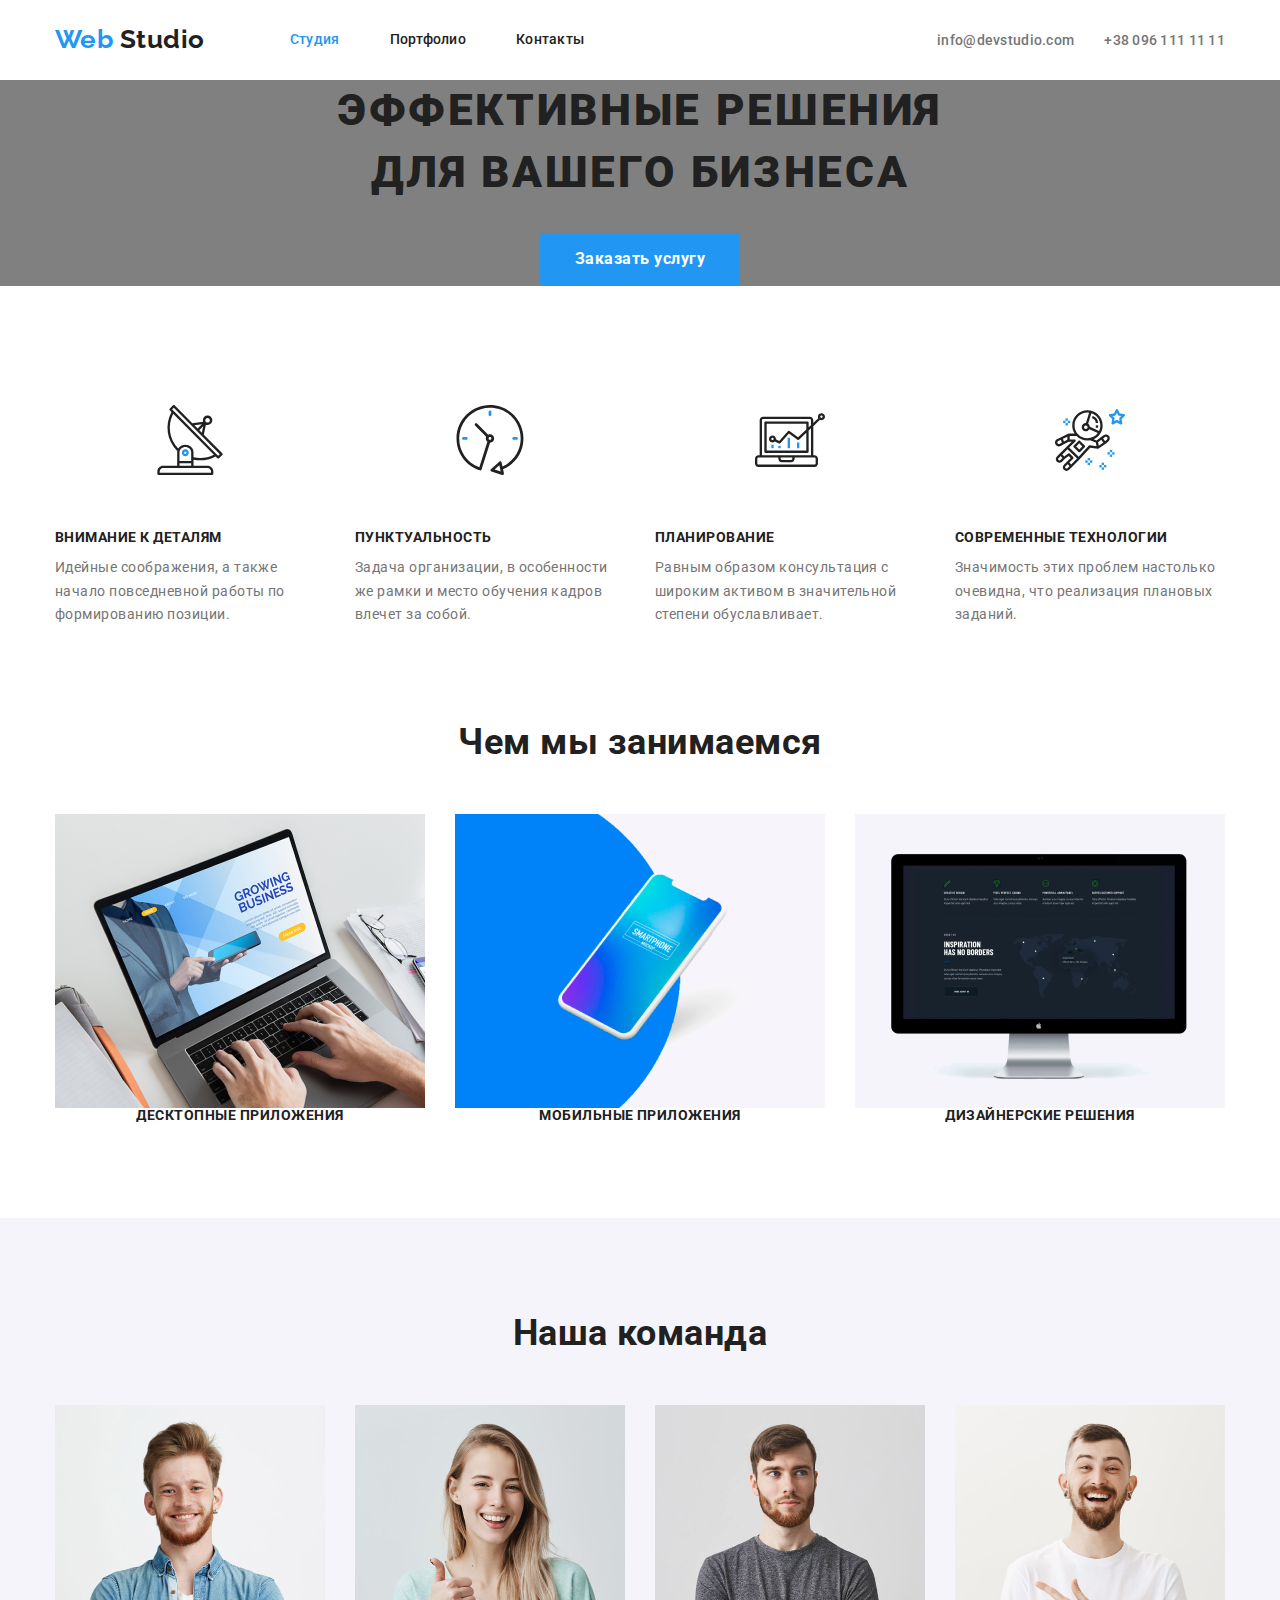
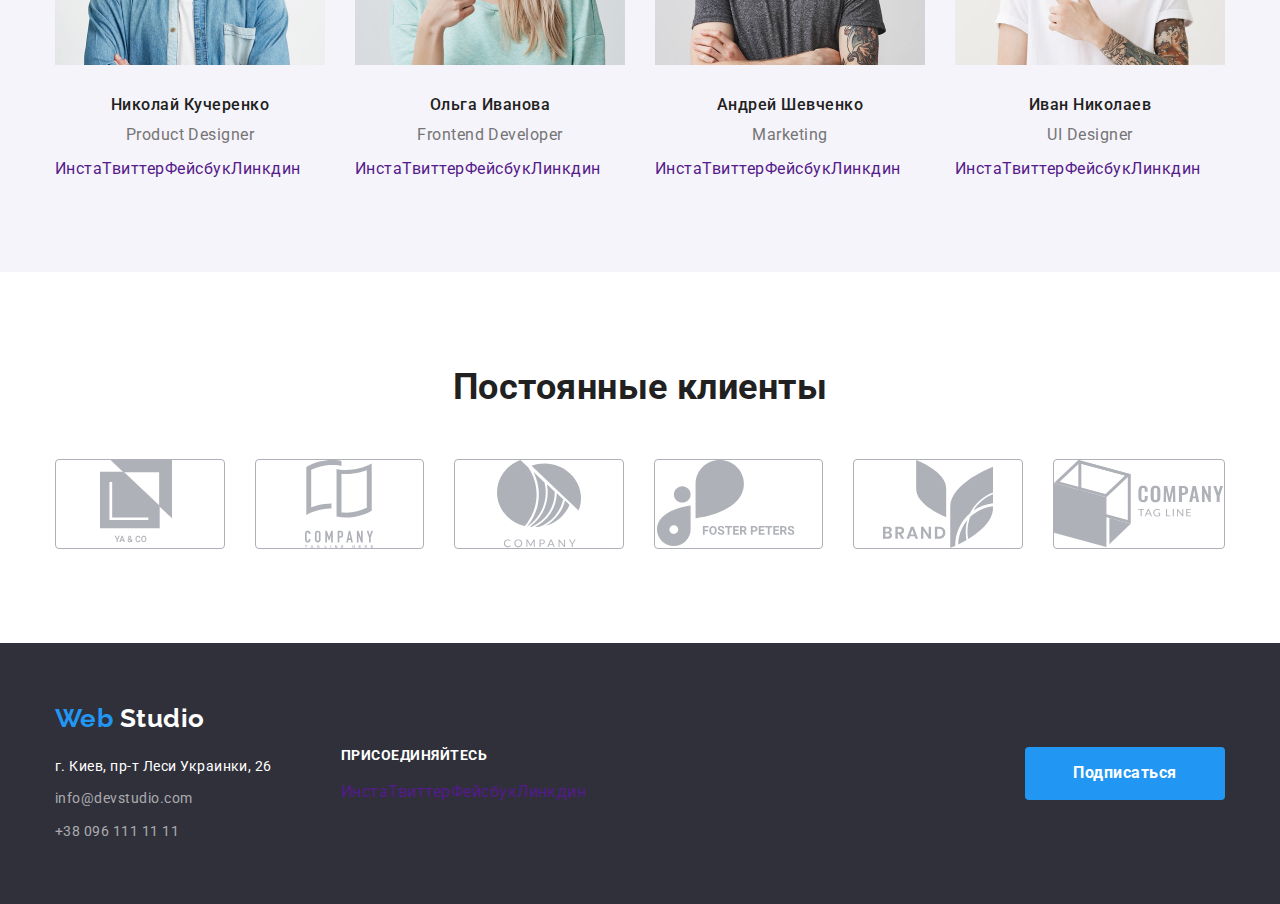
==== index.html @ 68124c0c "clonning files" ====
<!DOCTYPE html>
<html lang="ru">
  <head>
    <meta charset="UTF-8" />
    <meta name="viewport" content="width=device-width, initial-scale=1.0" />
    <title>Document</title>
    <link
      href="https://fonts.googleapis.com/css2?family=Raleway:wght@700&family=Roboto:wght@400;500;700;900&display=swap"
      rel="stylesheet"
    />
    <link
      rel="stylesheet"
      href="https://cdnjs.cloudflare.com/ajax/libs/modern-normalize/0.7.0/modern-normalize.min.css"
    />
    <link rel="stylesheet" href="./css/styles.css" />
  </head>
  <body class="page">
    <!--Шапка сайт-->
    <header class="header">
      <div class="container">
        <div class="flex-container">
          <nav class="flexbox-nav">
            <a href="./index.html" class="logo head">
              <span class="logo-blue">Web</span>
              <span class="logo-black">Studio</span>
            </a>
            <ul class="site-nav list">
              <li class="item">
                <a href="" class="link current">Студия</a>
              </li>
              <li class="item">
                <a href="./portfolio.html" class="link">Портфолио</a>
              </li>
              <li class="item">
                <a href="" class="link">Контакты</a>
              </li>
            </ul>
          </nav>
          <ul class="contact-nav list">
            <li class="item">
              <a href="mailto:info@devstudio.com" class="link"
                >info@devstudio.com</a
              >
            </li>
            <li class="item">
              <a href="tel:+380961111111" class="link">+38 096 111 11 11</a>
            </li>
          </ul>
        </div>
      </div>
    </header>
    <main>
      <!--Герой-->
      <section class="hero">
        <div>
          <h1 class="hero-title">
            Эффективные решения <br />
            для вашего бизнеса
          </h1>
          <a href="" class="button">Заказать услугу</a>
        </div>
      </section>
      <!--Наши фишки-->
      <section class="section fishki">
        <div class="container">
          <h2 class="section-title visually-hidden">Наши фишки</h2>
          <ul class="list-benefits list">
            <li class="item flex">
              <a href="" class="benefits-link">
                <img
                  src="./img-main/antenna1.svg"
                  alt="антена"
                  class="benefits-img"
                />
              </a>
              <h3 class="benefits-title">Внимание к деталям</h3>
              <p class="benefits-text">
                Идейные соображения, а также начало повседневной работы по
                формированию позиции.
              </p>
            </li>
            <li class="item flex">
              <a href="" class="benefits-link">
                <img
                  src="./img-main/clock1.svg"
                  alt="часы"
                  class="benefits-img"
                />
              </a>
              <h3 class="benefits-title">Пунктуальность</h3>
              <p class="benefits-text">
                Задача организации, в особенности же рамки и место обучения
                кадров влечет за собой.
              </p>
            </li>
            <li class="item flex">
              <a href="" class="benefits-link">
                <img
                  src="./img-main/diagram1.svg"
                  alt="диаграмма"
                  class="benefits-img"
                />
              </a>
              <h3 class="benefits-title">Планирование</h3>
              <p class="benefits-text">
                Равным образом консультация с широким активом в значительной
                степени обуславливает.
              </p>
            </li>
            <li class="item flex">
              <a href="" class="benefits-link">
                <img
                  src="./img-main/astronaut1.svg"
                  alt="астронавт"
                  class="benefits-img"
                />
              </a>
              <h3 class="benefits-title">Современные технологии</h3>
              <p class="benefits-text">
                Значимость этих проблем настолько очевидна, что реализация
                плановых заданий.
              </p>
            </li>
          </ul>
        </div>
      </section>
      <!--Чем мы занимаемся-->
      <section class="section">
        <div class="container">
          <h2 class="section-title">Чем мы занимаемся</h2>
          <ul class="job-title list flex">
            <li class="job-item flex">
              <a href="">
                <img src="./img-main/Laptop.png" alt="компьтер" width="370" />
              </a>
              <h3>Десктопные приложения</h3>
            </li>
            <li class="job-item flex">
              <a href="">
                <img src="./img-main/mobile.png" alt="мобильный" width="370" />
              </a>
              <h3>Мобильные приложения</h3>
            </li>
            <li class="job-item flex">
              <a href="">
                <img src="./img-main/PC.png" alt="монитор" width="370" />
              </a>
              <h3>Дизайнерские решения</h3>
            </li>
          </ul>
        </div>
      </section>
      <!--Наша команда-->
      <section class="section bg">
        <div class="container">
          <h2 class="section-title">Наша команда</h2>
          <ul class="our-team list flex">
            <li class="item flex">
              <img src="./img-main/kolya.jpg" alt="фото" width="270" />
              <div class="team-container">
                <h3>Николай Кучеренко</h3>
                <p lang="eu" class="team-text">Product Designer</p>
                <ul class="social-link list">
                  <li><a href="" aria-label="Instagram">Инста</a></li>
                  <li><a href="" aria-label="Twitter">Твиттер</a></li>
                  <li><a href="" aria-label="Facebook">Фейсбук</a></li>
                  <li><a href="" aria-label="Linkedin">Линкдин</a></li>
                </ul>
              </div>
            </li>

            <li class="item flex">
              <img src="./img-main/olga.jpg" alt="фото" width="270" />
              <div class="team-container">
                <h3>Ольга Иванова</h3>
                <p lang="eu" class="team-text">Frontend Developer</p>
                <ul class="social-link list">
                  <li><a href="" aria-label="Instagram">Инста</a></li>
                  <li><a href="" aria-label="Twitter">Твиттер</a></li>
                  <li><a href="" aria-label="Facebook">Фейсбук</a></li>
                  <li><a href="" aria-label="Linkedin">Линкдин</a></li>
                </ul>
              </div>
            </li>
            <li class="item flex">
              <img src="./img-main/andre.jpg" alt="фото" width="270" />
              <div class="team-container">
                <h3>Андрей Шевченко</h3>
                <p lang="eu" class="team-text">Marketing</p>
                <ul class="social-link list">
                  <li><a href="" aria-label="Instagram">Инста</a></li>
                  <li><a href="" aria-label="Twitter">Твиттер</a></li>
                  <li><a href="" aria-label="Facebook">Фейсбук</a></li>
                  <li><a href="" aria-label="Linkedin">Линкдин</a></li>
                </ul>
              </div>
            </li>
            <li class="item flex">
              <img src="./img-main/ivan.jpg" alt="фото" width="270" />
              <div class="team-container">
                <h3>Иван Николаев</h3>
                <p lang="eu" class="team-text">UI Designer</p>
                <ul class="social-link list">
                  <li><a href="" aria-label="Instagram">Инста</a></li>
                  <li><a href="" aria-label="Twitter">Твиттер</a></li>
                  <li><a href="" aria-label="Facebook">Фейсбук</a></li>
                  <li><a href="" aria-label="Linkedin">Линкдин</a></li>
                </ul>
              </div>
            </li>
          </ul>
        </div>
      </section>
      <!--Постоянные клиенты-->
      <section class="section">
        <div class="container">
          <h2 class="section-title">Постоянные клиенты</h2>
          <ul class="clients list flexbox">
            <li class="clients-item">
              <a href="" class="clients-link">
                <img
                  src="./img-main/logo1.svg"
                  alt="лого компании"
                  class="clients-img"
                />
              </a>
            </li>
            <li class="clients-item">
              <a href="" class="clients-link">
                <img
                  src="./img-main/logo2.svg"
                  alt="лого компании"
                  class="clients-img"
                />
              </a>
            </li>
            <li class="clients-item">
              <a href="" class="clients-link">
                <img
                  src="./img-main/logo3.svg"
                  alt="лого компании"
                  class="clients-img"
                />
              </a>
            </li>
            <li class="clients-item">
              <a href="" class="clients-link">
                <img
                  src="./img-main/logo4.svg"
                  alt="лого компании"
                  class="clients-img"
                />
              </a>
            </li>
            <li class="clients-item">
              <a href="" class="clients-link">
                <img
                  src="./img-main/logo5.svg"
                  alt="лого компании"
                  class="clients-img"
                />
              </a>
            </li>
            <li class="clients-item">
              <a href="" class="clients-link">
                <img
                  src="./img-main/logo6.svg"
                  alt="лого компании"
                  class="clients-img"
                />
              </a>
            </li>
          </ul>
        </div>
      </section>
    </main>
    <!--Футер-->
    <footer class="foot-style">
      <div class="container footer-flex">
        <div class="adress foot-item">
          <a href="./index.html" class="logo footer">
            <span class="logo-blue">Web</span>
            <span class="logo-white">Studio</span>
          </a>
          <address>
            <ul class="list contacts">
              <li class="adr">г. Киев, пр-т Леси Украинки, 26</li>
              <li>
                <a href="mailto:info@devstudio.com" class="link"
                  >info@devstudio.com</a
                >
              </li>
              <li>
                <a href="tel:+380961111111" class="link">+38 096 111 11 11</a>
              </li>
            </ul>
          </address>
        </div>

        <div class="foot-item social">
          <b>присоединяйтесь</b>
          <ul class="social-link list">
            <li><a href="" aria-label="Instagram">Инста</a></li>
            <li><a href="" aria-label="Twitter">Твиттер</a></li>
            <li><a href="" aria-label="Facebook">Фейсбук</a></li>
            <li><a href="" aria-label="Linkedin">Линкдин</a></li>
          </ul>
        </div>
        <div class="foot-item subscribe">
          <a href="" class="button">Подписаться</a>
        </div>
      </div>
    </footer>
  </body>
</html>
---- css/styles.css ----
/* основной цвет #212121 */
/* вторичный цвет #757575 */
/* акцент  #2196F3 */
/* вторичный цвет фона #F5F4FA */
/* цвет фона подвала #2F303A */

html {
  box-sizing: border-box;
}

*,
*::before,
*::after {
  box-sizing: inherit;
}

/* Utilita */

.visually-hidden {
  position: absolute !important;
  clip: rect(1px 1px 1px 1px);
  /* IE6, IE7 */
  clip: rect(1px, 1px, 1px, 1px);
  padding: 0 !important;
  border: 0 !important;
  height: 1px !important;
  width: 1px !important;
  overflow: hidden;
}
.list {
  list-style: none;
  margin: 0px;
  padding: 0px;
}

/* Остальной код */
:root {
  --main-text-color: #212121;
  --secondary-text-color: #757575;
  --acent-color: #2196f3;
  --main-bg-color: #ffffff;
}

.page {
  background-color: var(--main-bg-color);
  color: var(--main-text-color);
  font-family: Roboto, sans-serif;
  letter-spacing: 0.03em;
}

/* Header container */
.container {
  margin-left: auto;
  margin-right: auto;
  width: 1200px;
  padding-left: 15px;
  padding-right: 15px;
}

.header {
}

/* Logo */

.logo.head {
  font-family: Raleway, sans-serif;
  font-weight: bold;
  font-size: 26px;
  line-height: 1.2;
  display: inline-block;
  padding-top: 24px;
  padding-bottom: 25px;
  margin-right: 85px;
}

.logo-blue {
  color: var(--acent-color);
}
.logo-black {
  color: var(--main-text-color);
}
.logo-white {
  color: var(--main-bg-color);
}
/* navigation */
.flex-container {
  display: flex;
  align-items: center;
  justify-content: flex-end;
}

.flexbox-nav {
  display: flex;
}

.site-nav .link {
  color: var(--main-text-color);
  font-weight: 500;
  font-size: 14px;
  line-height: 1.14;
  letter-spacing: 0.02em;
}
.site-nav .link.current {
  color: var(--acent-color);
}
.site-nav.list {
  display: flex;
}
.site-nav .item + .item {
  margin-left: 50px;
}
.site-nav .link {
  display: block;

  padding-top: 32px;
  padding-bottom: 32px;
}

.contact-nav .link {
  color: var(--secondary-text-color);
  font-weight: 500;
  font-size: 14px;
  line-height: 1.14;
  letter-spacing: 0.02em;
}

.contact-nav.list {
  display: flex;
  margin-left: auto;
}
.contact-nav .item + .item {
  margin-left: 30px;
}

.header .link:hover,
.header .link:focus {
  color: var(--acent-color);
}

/* Hero */
.hero {
  background-color: gray;

  text-align: center;
}
.hero-title {
  font-weight: 900;
  font-size: 44px;
  line-height: 1.4;

  letter-spacing: 0.06em;
  text-transform: uppercase;
  margin-top: 0px;
  margin-bottom: 30px;
}

/* Button */
.button {
  display: inline-block;
  border-radius: 4px;
  padding: 11px 32px;
  min-width: 200px;

  background-color: var(--acent-color);
  color: #ffffff;
  font-weight: bold;
  font-size: 16px;
  line-height: 1.9;
  text-align: center;
}
/* Section */
.section {
  padding-top: 94px;
  padding-bottom: 94px;
}
.section.fishki {
  padding-bottom: 0px;
}

.section-title {
  color: var(--main-text-color);

  font-weight: 700;
  font-size: 36px;
  line-height: 1.2;
  text-align: center;
  margin-top: 0px;
  margin-bottom: 50px;
}
/* Наши фишки */
.list-benefits {
  display: flex;
  margin: -15px;
}
.item.flex {
  width: calc((100% - 90px) / 4);

  margin: 15px;
}

.benefits-link {
  display: block;
  margin-bottom: 30px;
}
.benefits-img {
  padding: 25px 100px;
  display: block;
}

.benefits-title {
  font-weight: 700;
  font-size: 14px;
  line-height: 1.14;
  text-transform: uppercase;
  margin-top: 0px;
  margin-bottom: 10px;
}
.benefits-text {
  color: var(--secondary-text-color);

  font-weight: 400;
  font-size: 14px;
  line-height: 1.7;
  margin: 0px;
}

/* Чем мы занимаемся */
.job-title h3 {
  font-weight: 700;
  font-size: 14px;
  line-height: 1.14;
  text-align: center;
  text-transform: uppercase;
}
.job-title h3 {
  margin: 0px;
}
.job-title.flex {
  display: flex;
}
.job-item.flex {
  width: calc((100% - 60px) / 3);
  margin-right: 30px;
}
.job-item.flex:last-child {
  margin-right: 0px;
}
.job-item > a {
  display: block;
}
.job-item img {
  display: block;
}
/* Наша команда */
.section.bg {
  background-color: #f5f4fa;
}

.team-container {
  padding-top: 30px;
}

.our-team.flex {
  display: flex;
  margin: -15px;
}
.item.flex > img {
  display: block;
}

.our-team h3 {
  font-weight: 500;
  font-size: 16px;
  line-height: 1.2;
  text-align: center;
  margin-top: 0px;
  margin-bottom: 10px;
}
.team-text {
  color: var(--secondary-text-color);
  font-weight: 400;
  font-size: 16px;
  line-height: 1.2;
  text-align: center;
  margin-top: 0px;
  margin-bottom: 16px;
}
.social-link.list a:hover,
.social-link.list a:focus {
  color: var(--acent-color);
}

.social-link.list {
  display: flex;
}
/* Постоянные клиенты */
.clients.flexbox {
  display: flex;
  margin: -15px;
}
.clients-item {
  width: calc((100% - 150px) / 6);
  margin: 15px;
}

.clients-link {
  display: flex;
  height: 90px;

  border: 1px solid #afb1b8;
  border-radius: 4px;
}

.clients-link:hover,
.clients-link:focus {
  border-color: var(--acent-color);
}

.clients-img {
  display: block;
  margin: 0px auto;
}

/* a NONE */

a {
  text-decoration: none;
  cursor: pointer;
}

/* Footer */

.logo.footer {
  display: inline-block;
  margin-bottom: 20px;

  font-family: Raleway, sans-serif;
  font-weight: bold;
  font-size: 26px;
  line-height: 1.2;
}
.adress.foot-item {
  padding-top: 60px;
  padding-bottom: 60px;
}
.foot-style {
  background-color: #2f303a;
  color: white;
}

.list.contacts > li:not(:last-child) {
  margin-bottom: 9px;
}
.contacts.link {
  display: inline-block;
}

.list .adr {
  font-style: normal;
  font-weight: 400;
  font-size: 14px;
  line-height: 1.7;
}

.foot-style .link {
  color: rgba(255, 255, 255, 0.6);
  font-style: normal;
  font-weight: 400;
  font-size: 14px;
  line-height: 1.7;
}
div > b {
  display: inline-block;
  font-weight: 700;
  font-size: 14px;
  line-height: 1.2;
  text-transform: uppercase;
  margin-bottom: 20px;
}

.footer-flex {
  display: flex;
  align-items: center;
  justify-content: flex-end;
}
.foot-item.subscribe {
  margin-left: auto;
}
.foot-item.social {
  margin-left: 69px;
}

.foot-style .link:hover,
.foot-style .link:focus {
  color: var(--acent-color);
}

/* Styles Portfolio */

.portfolio-section {
  padding-top: 93px;
  padding-bottom: 94px;
}
/* menu */

.menu-container {
  padding-bottom: 16px;
  margin-bottom: 34px;
}

.nav.menu.list {
  display: flex;
  justify-content: center;
}
.nav-item.list:not(:last-child) {
  margin-right: 8px;
}

.nav-titel {
  color: var(--main-text-color);
  background-color: #f5f4fa;
  font-family: inherit;
  font-weight: 500;
  font-size: 16px;
  line-height: 1.6;
  cursor: pointer;
  border-radius: 4px;
  min-width: 73px;
  text-align: center;
  padding: 6px 22px;
  border: none;
}
.nav-titel:hover {
  color: var(--main-bg-color);
  background-color: var(--acent-color);
}
/* Портфолио продуктов */

.product-container {
  padding-top: 20px;
  padding-bottom: 20px;
}
.product.list {
  display: flex;
  flex-wrap: wrap;
}

.product a {
  display: inline-block;
}
.product img {
  display: block;
}

.flex.list-item {
  width: calc((100% - 60px) / 3);

  margin-right: 30px;
  margin-bottom: 30px;
}

.flex.list-item:nth-child(3n) {
  margin-right: 0px;
}

.list-item:nth-last-child(-n + 3) {
  margin-bottom: 0px;
}

.work-titel {
  color: var(--main-text-color);
  font-weight: 700;
  font-size: 18px;
  line-height: 2;
  letter-spacing: 0.06em;
  margin-top: 0px;
  margin-bottom: 4px;
}
.product p {
  margin: 0px;
}

.product .work-text {
  color: var(--secondary-text-color);
  font-size: 16px;
  line-height: 1.87;
}

p > span {
  color: var(--main-text-color);
  font-size: 18px;
  line-height: 1.56;
}
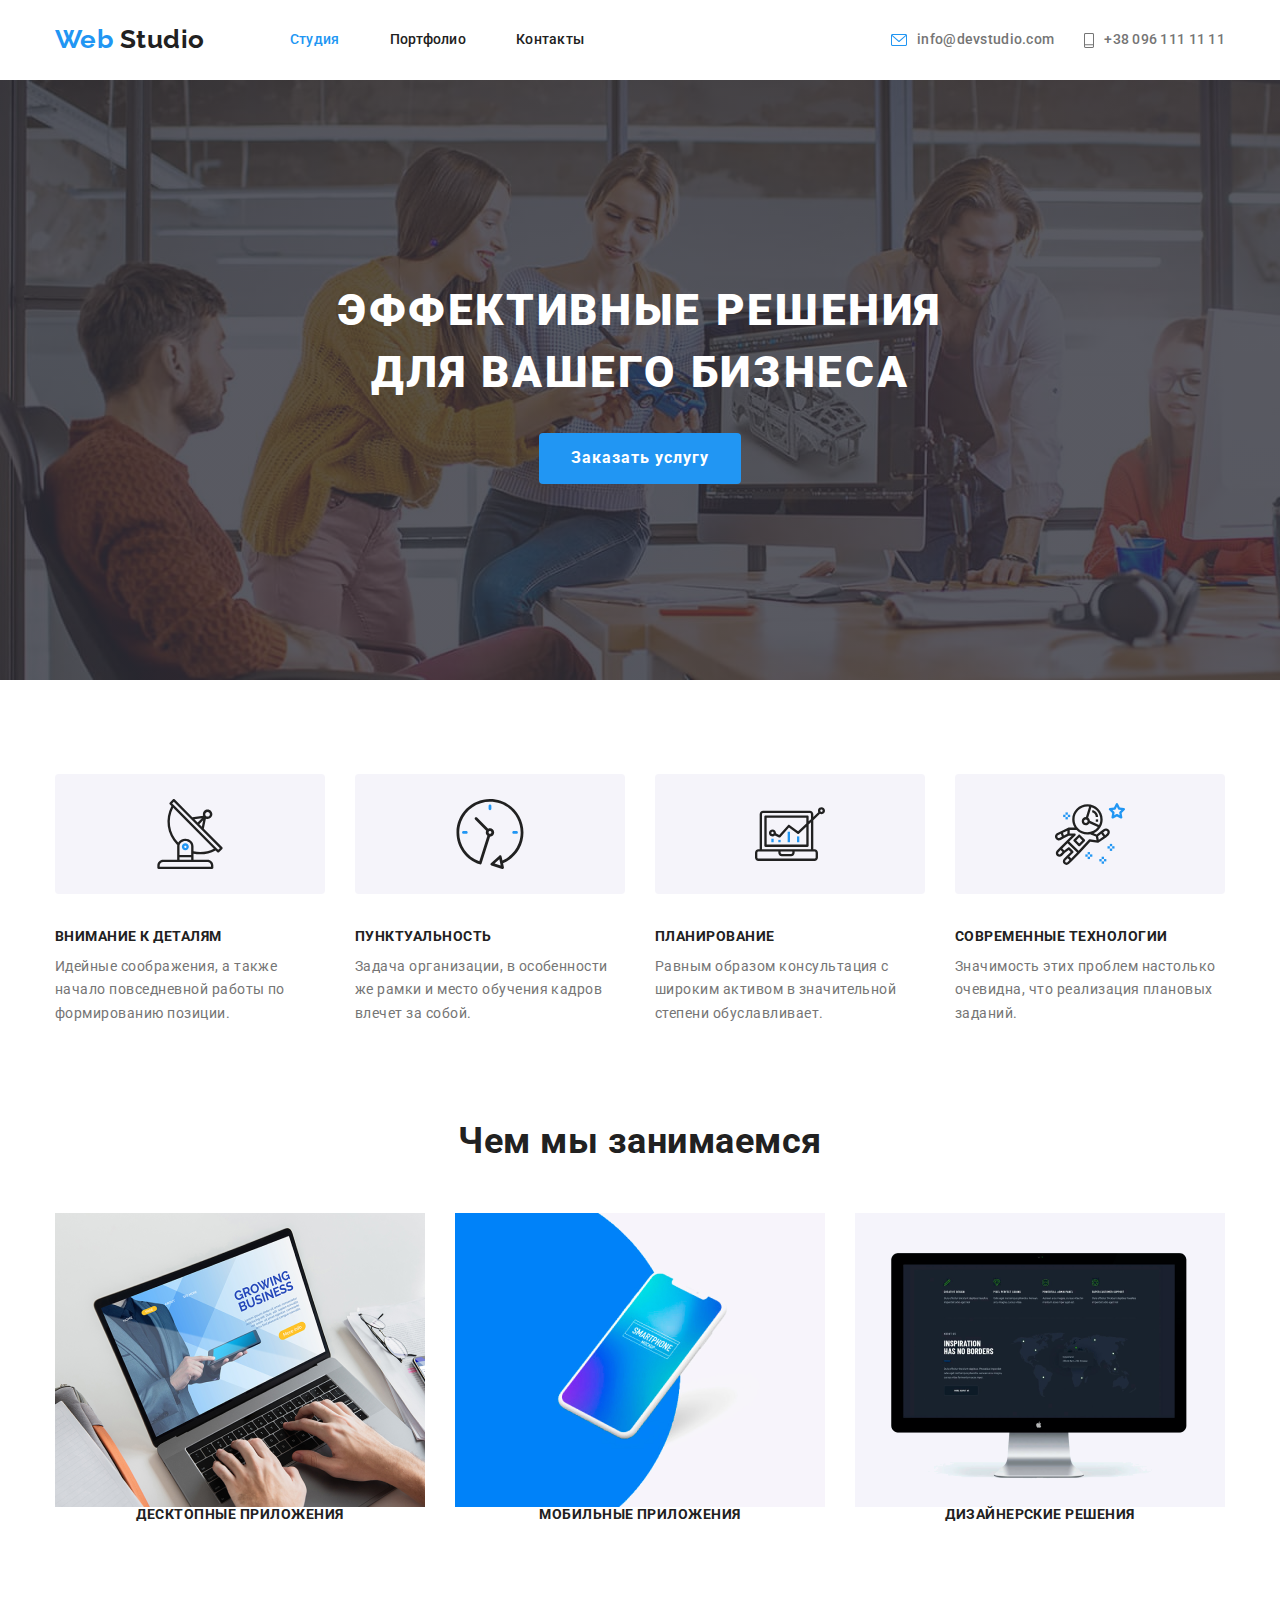
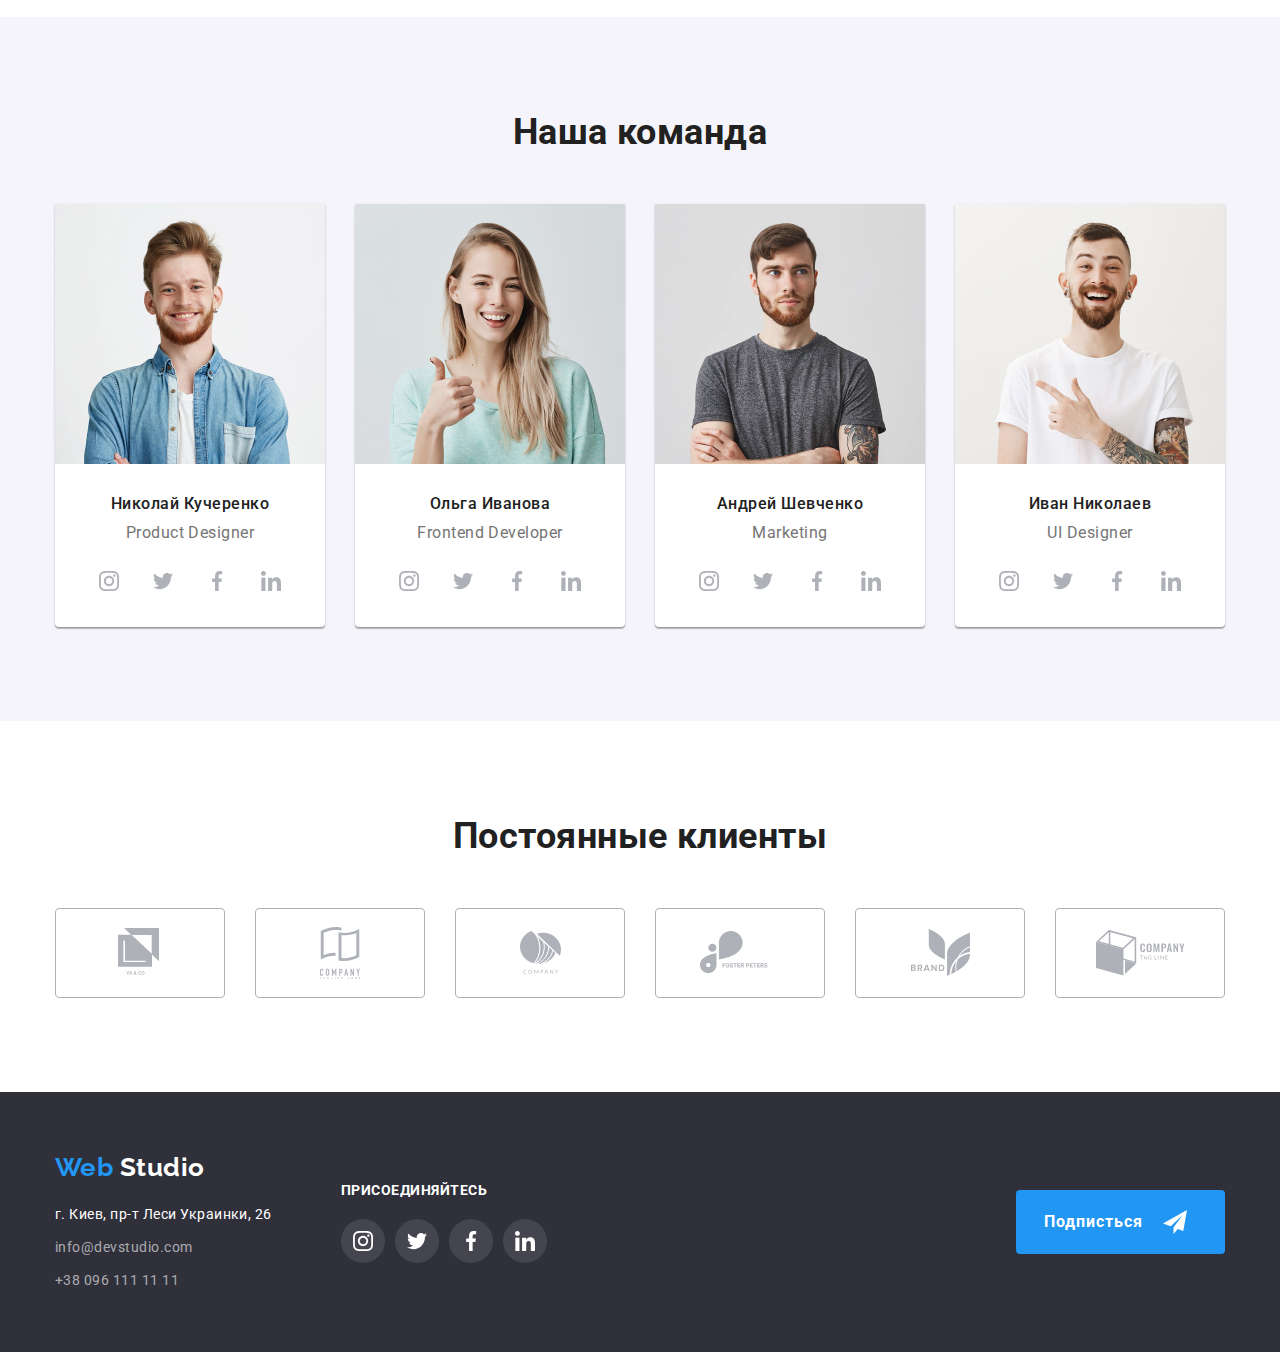
==== commit 91030d2d: "adding decorations" ====
--- a/index.html
+++ b/index.html
@@ -37,12 +37,12 @@
             </ul>
           </nav>
           <ul class="contact-nav list">
-            <li class="item">
+            <li class="item img-envelope">
               <a href="mailto:info@devstudio.com" class="link"
                 >info@devstudio.com</a
               >
             </li>
-            <li class="item">
+            <li class="item img-phone">
               <a href="tel:+380961111111" class="link">+38 096 111 11 11</a>
             </li>
           </ul>
@@ -65,56 +65,28 @@
         <div class="container">
           <h2 class="section-title visually-hidden">Наши фишки</h2>
           <ul class="list-benefits list">
-            <li class="item flex">
-              <a href="" class="benefits-link">
-                <img
-                  src="./img-main/antenna1.svg"
-                  alt="антена"
-                  class="benefits-img"
-                />
-              </a>
+            <li class="item fishki">
               <h3 class="benefits-title">Внимание к деталям</h3>
               <p class="benefits-text">
                 Идейные соображения, а также начало повседневной работы по
                 формированию позиции.
               </p>
             </li>
-            <li class="item flex">
-              <a href="" class="benefits-link">
-                <img
-                  src="./img-main/clock1.svg"
-                  alt="часы"
-                  class="benefits-img"
-                />
-              </a>
+            <li class="item fishki">
               <h3 class="benefits-title">Пунктуальность</h3>
               <p class="benefits-text">
                 Задача организации, в особенности же рамки и место обучения
                 кадров влечет за собой.
               </p>
             </li>
-            <li class="item flex">
-              <a href="" class="benefits-link">
-                <img
-                  src="./img-main/diagram1.svg"
-                  alt="диаграмма"
-                  class="benefits-img"
-                />
-              </a>
+            <li class="item fishki">
               <h3 class="benefits-title">Планирование</h3>
               <p class="benefits-text">
                 Равным образом консультация с широким активом в значительной
                 степени обуславливает.
               </p>
             </li>
-            <li class="item flex">
-              <a href="" class="benefits-link">
-                <img
-                  src="./img-main/astronaut1.svg"
-                  alt="астронавт"
-                  class="benefits-img"
-                />
-              </a>
+            <li class="item fishki">
               <h3 class="benefits-title">Современные технологии</h3>
               <p class="benefits-text">
                 Значимость этих проблем настолько очевидна, что реализация
@@ -155,56 +127,88 @@
         <div class="container">
           <h2 class="section-title">Наша команда</h2>
           <ul class="our-team list flex">
-            <li class="item flex">
+            <li class="item flex team">
               <img src="./img-main/kolya.jpg" alt="фото" width="270" />
               <div class="team-container">
                 <h3>Николай Кучеренко</h3>
                 <p lang="eu" class="team-text">Product Designer</p>
-                <ul class="social-link list">
-                  <li><a href="" aria-label="Instagram">Инста</a></li>
-                  <li><a href="" aria-label="Twitter">Твиттер</a></li>
-                  <li><a href="" aria-label="Facebook">Фейсбук</a></li>
-                  <li><a href="" aria-label="Linkedin">Линкдин</a></li>
+                <ul class="social-link list team">
+                  <li class="social-item">
+                    <a href="" aria-label="Instagram"></a>
+                  </li>
+                  <li class="social-item">
+                    <a href="" aria-label="Twitter"></a>
+                  </li>
+                  <li class="social-item">
+                    <a href="" aria-label="Facebook"></a>
+                  </li>
+                  <li class="social-item">
+                    <a href="" aria-label="Linkedin"></a>
+                  </li>
                 </ul>
               </div>
             </li>
 
-            <li class="item flex">
+            <li class="item flex team">
               <img src="./img-main/olga.jpg" alt="фото" width="270" />
               <div class="team-container">
                 <h3>Ольга Иванова</h3>
                 <p lang="eu" class="team-text">Frontend Developer</p>
-                <ul class="social-link list">
-                  <li><a href="" aria-label="Instagram">Инста</a></li>
-                  <li><a href="" aria-label="Twitter">Твиттер</a></li>
-                  <li><a href="" aria-label="Facebook">Фейсбук</a></li>
-                  <li><a href="" aria-label="Linkedin">Линкдин</a></li>
-                </ul>
-              </div>
-            </li>
-            <li class="item flex">
+                <ul class="social-link list team">
+                  <li class="social-item">
+                    <a href="" aria-label="Instagram"></a>
+                  </li>
+                  <li class="social-item">
+                    <a href="" aria-label="Twitter"></a>
+                  </li>
+                  <li class="social-item">
+                    <a href="" aria-label="Facebook"></a>
+                  </li>
+                  <li class="social-item">
+                    <a href="" aria-label="Linkedin"></a>
+                  </li>
+                </ul>
+              </div>
+            </li>
+            <li class="item flex team">
               <img src="./img-main/andre.jpg" alt="фото" width="270" />
               <div class="team-container">
                 <h3>Андрей Шевченко</h3>
                 <p lang="eu" class="team-text">Marketing</p>
-                <ul class="social-link list">
-                  <li><a href="" aria-label="Instagram">Инста</a></li>
-                  <li><a href="" aria-label="Twitter">Твиттер</a></li>
-                  <li><a href="" aria-label="Facebook">Фейсбук</a></li>
-                  <li><a href="" aria-label="Linkedin">Линкдин</a></li>
-                </ul>
-              </div>
-            </li>
-            <li class="item flex">
+                <ul class="social-link list team">
+                  <li class="social-item">
+                    <a href="" aria-label="Instagram"></a>
+                  </li>
+                  <li class="social-item">
+                    <a href="" aria-label="Twitter"></a>
+                  </li>
+                  <li class="social-item">
+                    <a href="" aria-label="Facebook"></a>
+                  </li>
+                  <li class="social-item">
+                    <a href="" aria-label="Linkedin"></a>
+                  </li>
+                </ul>
+              </div>
+            </li>
+            <li class="item flex team">
               <img src="./img-main/ivan.jpg" alt="фото" width="270" />
               <div class="team-container">
                 <h3>Иван Николаев</h3>
                 <p lang="eu" class="team-text">UI Designer</p>
-                <ul class="social-link list">
-                  <li><a href="" aria-label="Instagram">Инста</a></li>
-                  <li><a href="" aria-label="Twitter">Твиттер</a></li>
-                  <li><a href="" aria-label="Facebook">Фейсбук</a></li>
-                  <li><a href="" aria-label="Linkedin">Линкдин</a></li>
+                <ul class="social-link list team">
+                  <li class="social-item">
+                    <a href="" aria-label="Instagram"></a>
+                  </li>
+                  <li class="social-item">
+                    <a href="" aria-label="Twitter"></a>
+                  </li>
+                  <li class="social-item">
+                    <a href="" aria-label="Facebook"></a>
+                  </li>
+                  <li class="social-item">
+                    <a href="" aria-label="Linkedin"></a>
+                  </li>
                 </ul>
               </div>
             </li>
@@ -217,58 +221,22 @@
           <h2 class="section-title">Постоянные клиенты</h2>
           <ul class="clients list flexbox">
             <li class="clients-item">
-              <a href="" class="clients-link">
-                <img
-                  src="./img-main/logo1.svg"
-                  alt="лого компании"
-                  class="clients-img"
-                />
-              </a>
-            </li>
-            <li class="clients-item">
-              <a href="" class="clients-link">
-                <img
-                  src="./img-main/logo2.svg"
-                  alt="лого компании"
-                  class="clients-img"
-                />
-              </a>
-            </li>
-            <li class="clients-item">
-              <a href="" class="clients-link">
-                <img
-                  src="./img-main/logo3.svg"
-                  alt="лого компании"
-                  class="clients-img"
-                />
-              </a>
-            </li>
-            <li class="clients-item">
-              <a href="" class="clients-link">
-                <img
-                  src="./img-main/logo4.svg"
-                  alt="лого компании"
-                  class="clients-img"
-                />
-              </a>
-            </li>
-            <li class="clients-item">
-              <a href="" class="clients-link">
-                <img
-                  src="./img-main/logo5.svg"
-                  alt="лого компании"
-                  class="clients-img"
-                />
-              </a>
-            </li>
-            <li class="clients-item">
-              <a href="" class="clients-link">
-                <img
-                  src="./img-main/logo6.svg"
-                  alt="лого компании"
-                  class="clients-img"
-                />
-              </a>
+              <a href="" class="clients-link"> </a>
+            </li>
+            <li class="clients-item">
+              <a href="" class="clients-link"> </a>
+            </li>
+            <li class="clients-item">
+              <a href="" class="clients-link"> </a>
+            </li>
+            <li class="clients-item">
+              <a href="" class="clients-link"> </a>
+            </li>
+            <li class="clients-item">
+              <a href="" class="clients-link"> </a>
+            </li>
+            <li class="clients-item">
+              <a href="" class="clients-link"> </a>
             </li>
           </ul>
         </div>
@@ -300,14 +268,22 @@
         <div class="foot-item social">
           <b>присоединяйтесь</b>
           <ul class="social-link list">
-            <li><a href="" aria-label="Instagram">Инста</a></li>
-            <li><a href="" aria-label="Twitter">Твиттер</a></li>
-            <li><a href="" aria-label="Facebook">Фейсбук</a></li>
-            <li><a href="" aria-label="Linkedin">Линкдин</a></li>
+            <li class="social-item">
+              <a href="" aria-label="Instagram"></a>
+            </li>
+            <li class="social-item">
+              <a href="" aria-label="Twitter"></a>
+            </li>
+            <li class="social-item">
+              <a href="" aria-label="Facebook"></a>
+            </li>
+            <li class="social-item">
+              <a href="" aria-label="Linkedin"></a>
+            </li>
           </ul>
         </div>
         <div class="foot-item subscribe">
-          <a href="" class="button">Подписаться</a>
+          <a href="" class="button sign"> Подписться </a>
         </div>
       </div>
     </footer>
--- a/css/styles.css
+++ b/css/styles.css
@@ -117,6 +117,8 @@
 }
 
 .contact-nav .link {
+  display: inline-block;
+
   color: var(--secondary-text-color);
   font-weight: 500;
   font-size: 14px;
@@ -137,36 +139,95 @@
   color: var(--acent-color);
 }
 
+.img-envelope {
+  display: flex;
+  align-items: center;
+}
+.img-phone {
+  display: flex;
+  align-items: center;
+}
+
+.img-envelope::before {
+  display: inline-block;
+  content: "";
+  height: 11.2px;
+  width: 16px;
+  background-image: url(../img-main/envelope.svg);
+  background-repeat: no-repeat;
+  margin-right: 10px;
+}
+
+.img-phone::before {
+  display: inline-block;
+  content: "";
+  height: 14.94px;
+  width: 10px;
+  background-image: url(../img-main/telephone.svg);
+  background-repeat: no-repeat;
+  margin-right: 10px;
+}
+
 /* Hero */
 .hero {
   background-color: gray;
-
+  background-image: linear-gradient(
+      rgba(47, 48, 58, 0.8),
+      rgba(47, 48, 58, 0.8)
+    ),
+    url(../img-main/Hero-compressed.jpg);
+
+  height: 600px;
+  max-width: 1600px;
+  background-size: cover;
+  background-repeat: no-repeat;
+  background-position: ;
   text-align: center;
-}
+  margin-left: auto;
+  margin-right: auto;
+}
+
 .hero-title {
   font-weight: 900;
   font-size: 44px;
   line-height: 1.4;
+  color: #ffffff;
 
   letter-spacing: 0.06em;
   text-transform: uppercase;
   margin-top: 0px;
   margin-bottom: 30px;
+  padding-top: 200px;
 }
 
 /* Button */
-.button {
-  display: inline-block;
+.hero .button {
+  display: inline-flex;
+
   border-radius: 4px;
-  padding: 11px 32px;
-  min-width: 200px;
-
+  padding: 10px 32px;
   background-color: var(--acent-color);
   color: #ffffff;
   font-weight: bold;
   font-size: 16px;
   line-height: 1.9;
-  text-align: center;
+  letter-spacing: 0.06em;
+
+  align-items: center;
+}
+.foot-style .button {
+  display: inline-flex;
+
+  border-radius: 4px;
+  padding: 10px 28px;
+  background-color: var(--acent-color);
+  color: #ffffff;
+  font-weight: bold;
+  font-size: 16px;
+  line-height: 1.9;
+  letter-spacing: 0.06em;
+
+  align-items: center;
 }
 /* Section */
 .section {
@@ -192,19 +253,36 @@
   display: flex;
   margin: -15px;
 }
-.item.flex {
+.item.fishki {
   width: calc((100% - 90px) / 4);
 
   margin: 15px;
 }
 
-.benefits-link {
-  display: block;
+.item.fishki::before {
+  display: inline-block;
+  content: "";
+  width: 270px;
+  height: 120px;
+  background-color: #f5f4fa;
+
+  background-position: center;
+  background-repeat: no-repeat;
+  border-radius: 4px;
   margin-bottom: 30px;
 }
-.benefits-img {
-  padding: 25px 100px;
-  display: block;
+
+.item.fishki:nth-child(1)::before {
+  background-image: url(../img-main/antenna1.svg);
+}
+.item.fishki:nth-child(2)::before {
+  background-image: url(../img-main/clock1.svg);
+}
+.item.fishki:nth-child(3)::before {
+  background-image: url(../img-main/diagram1.svg);
+}
+.item.fishki:nth-child(4)::before {
+  background-image: url(../img-main/astronaut1.svg);
 }
 
 .benefits-title {
@@ -258,12 +336,26 @@
 
 .team-container {
   padding-top: 30px;
+  padding-bottom: 24px;
 }
 
 .our-team.flex {
   display: flex;
   margin: -15px;
 }
+
+.item.flex {
+  width: calc((100% - 90px) / 4);
+
+  margin: 15px;
+}
+.our-team > .item.flex {
+  background-color: #ffffff;
+  box-shadow: 0px 2px 1px rgba(0, 0, 0, 0.2), 0px 1px 1px rgba(0, 0, 0, 0.14),
+    0px 1px 3px rgba(0, 0, 0, 0.12);
+  border-radius: 0px 0px 4px 4px;
+}
+
 .item.flex > img {
   display: block;
 }
@@ -292,7 +384,28 @@
 
 .social-link.list {
   display: flex;
-}
+  width: 206px;
+  margin-left: auto;
+  margin-right: auto;
+}
+
+.list.team > .social-item:nth-child(1) {
+  background-image: url(../img-main/instagram-grey.svg);
+}
+.list.team > .social-item:nth-child(2) {
+  background-image: url(../img-main/twitter-grey.svg);
+}
+.list.team > .social-item:nth-child(3) {
+  background-image: url(../img-main/facebook-grey.svg);
+}
+.list.team > .social-item:nth-child(4) {
+  background-image: url(../img-main/linkedin-grey.svg);
+}
+
+.social-link.list .social-item + .social-item {
+  margin-left: 10px;
+}
+
 /* Постоянные клиенты */
 .clients.flexbox {
   display: flex;
@@ -301,14 +414,34 @@
 .clients-item {
   width: calc((100% - 150px) / 6);
   margin: 15px;
+
+  background-repeat: no-repeat;
+  background-position: center;
 }
 
 .clients-link {
-  display: flex;
+  display: block;
   height: 90px;
-
   border: 1px solid #afb1b8;
   border-radius: 4px;
+}
+.clients-item:nth-child(1) {
+  background-image: url(../img-main/logo1.svg);
+}
+.clients-item:nth-child(2) {
+  background-image: url(../img-main/logo2.svg);
+}
+.clients-item:nth-child(3) {
+  background-image: url(../img-main/logo3.svg);
+}
+.clients-item:nth-child(4) {
+  background-image: url(../img-main/logo4.svg);
+}
+.clients-item:nth-child(5) {
+  background-image: url(../img-main/logo5.svg);
+}
+.clients-item:nth-child(6) {
+  background-image: url(../img-main/logo6.svg);
 }
 
 .clients-link:hover,
@@ -370,7 +503,7 @@
   line-height: 1.7;
 }
 div > b {
-  display: inline-block;
+  display: block;
   font-weight: 700;
   font-size: 14px;
   line-height: 1.2;
@@ -393,6 +526,47 @@
 .foot-style .link:hover,
 .foot-style .link:focus {
   color: var(--acent-color);
+}
+
+.social-link > .social-item {
+  display: block;
+  width: 44px;
+  height: 44px;
+  background-color: rgba(255, 255, 255, 0.1);
+  background-repeat: no-repeat;
+  background-position: center;
+  border-radius: 50%;
+}
+
+.social-item:nth-child(1) {
+  background-image: url(../img-main/instagram-transp.svg);
+}
+
+.social-item:nth-child(2) {
+  background-image: url(../img-main/twitter-transp.svg);
+}
+
+.social-item:nth-child(3) {
+  background-image: url(../img-main/facebook-transp.svg);
+}
+.social-item:nth-child(4) {
+  background-image: url(../img-main/linkedin-transp.svg);
+}
+
+.social-link .social-item:hover,
+.social-link .social-item:focus {
+  background-color: var(--acent-color);
+}
+
+.button.sign::after {
+  content: "";
+  width: 44px;
+  height: 44px;
+  margin-left: 10px;
+
+  background-repeat: no-repeat;
+  background-position: center;
+  background-image: url(../img-main/plane.svg);
 }
 
 /* Styles Portfolio */
@@ -439,6 +613,8 @@
 .product-container {
   padding-top: 20px;
   padding-bottom: 20px;
+  padding-right: 24px;
+  padding-left: 24px;
 }
 .product.list {
   display: flex;
@@ -457,6 +633,7 @@
 
   margin-right: 30px;
   margin-bottom: 30px;
+  border: 1px solid #eeeeee;
 }
 
 .flex.list-item:nth-child(3n) {
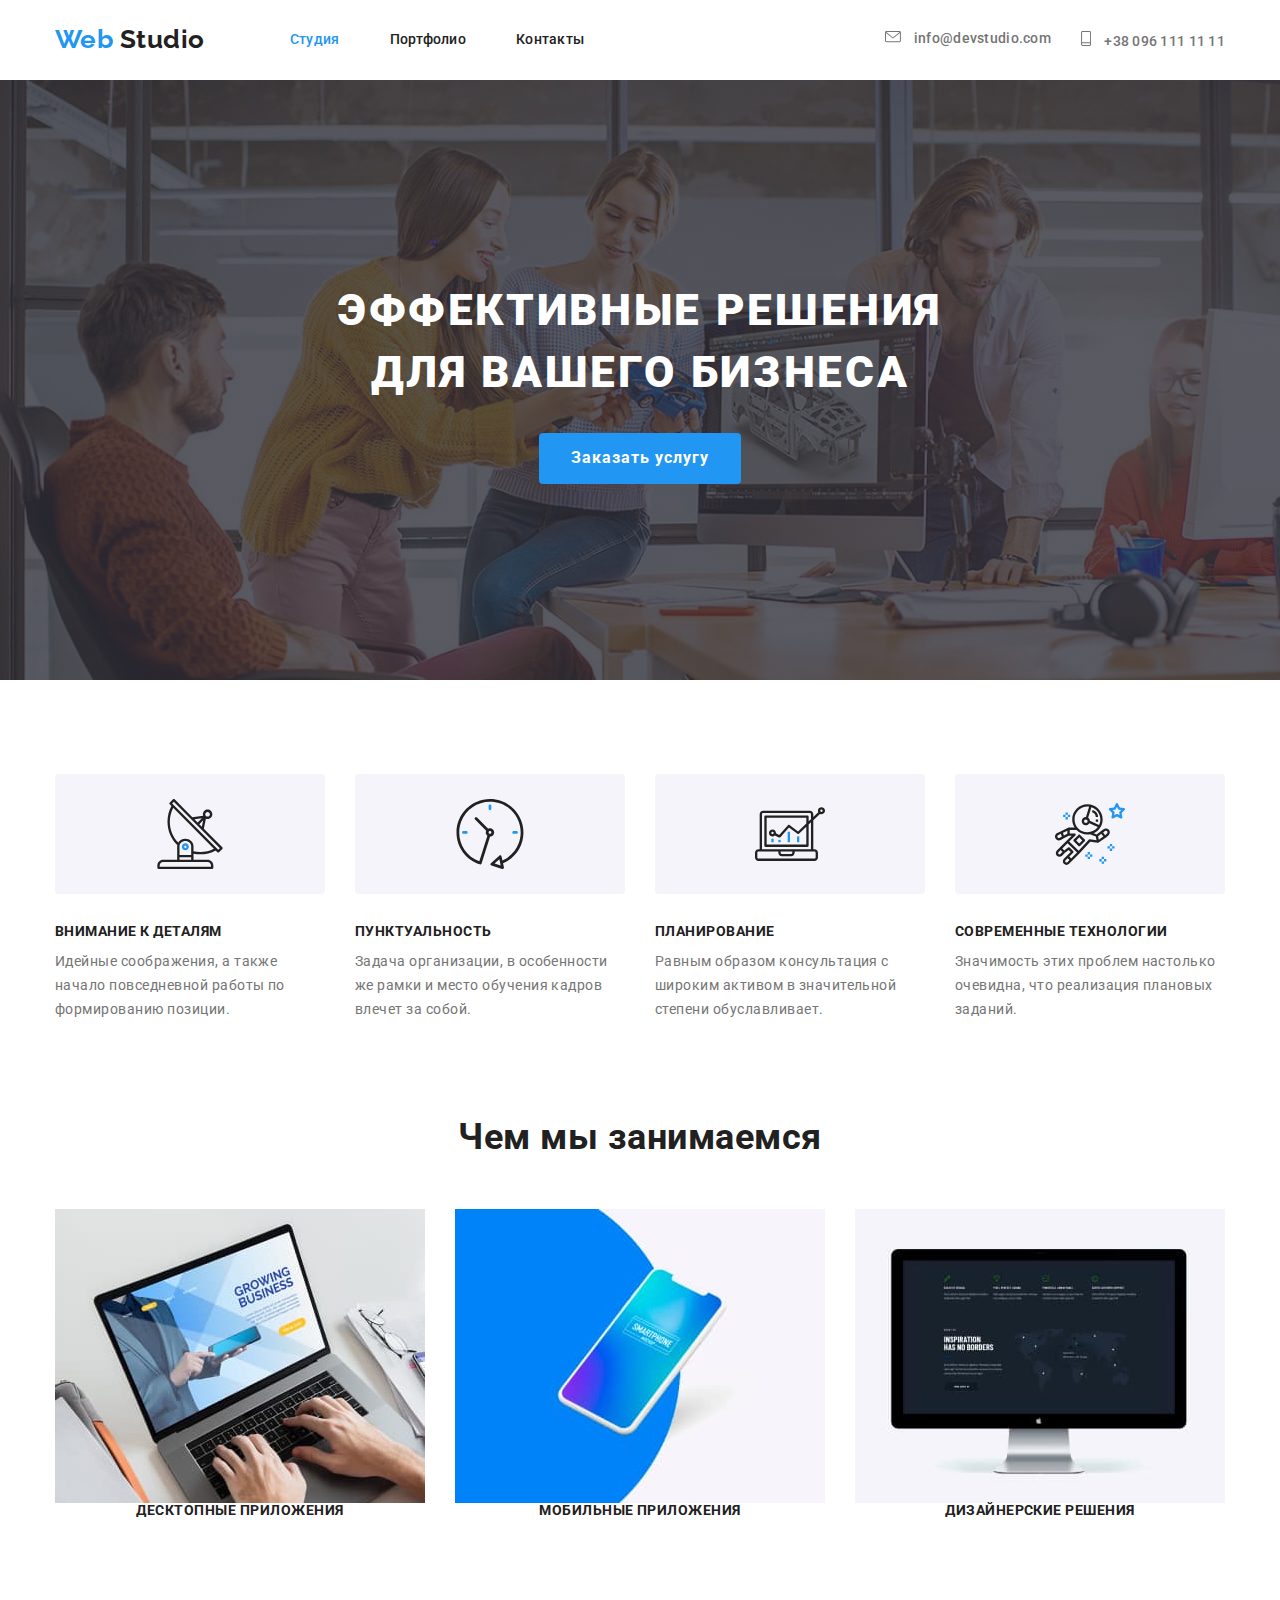
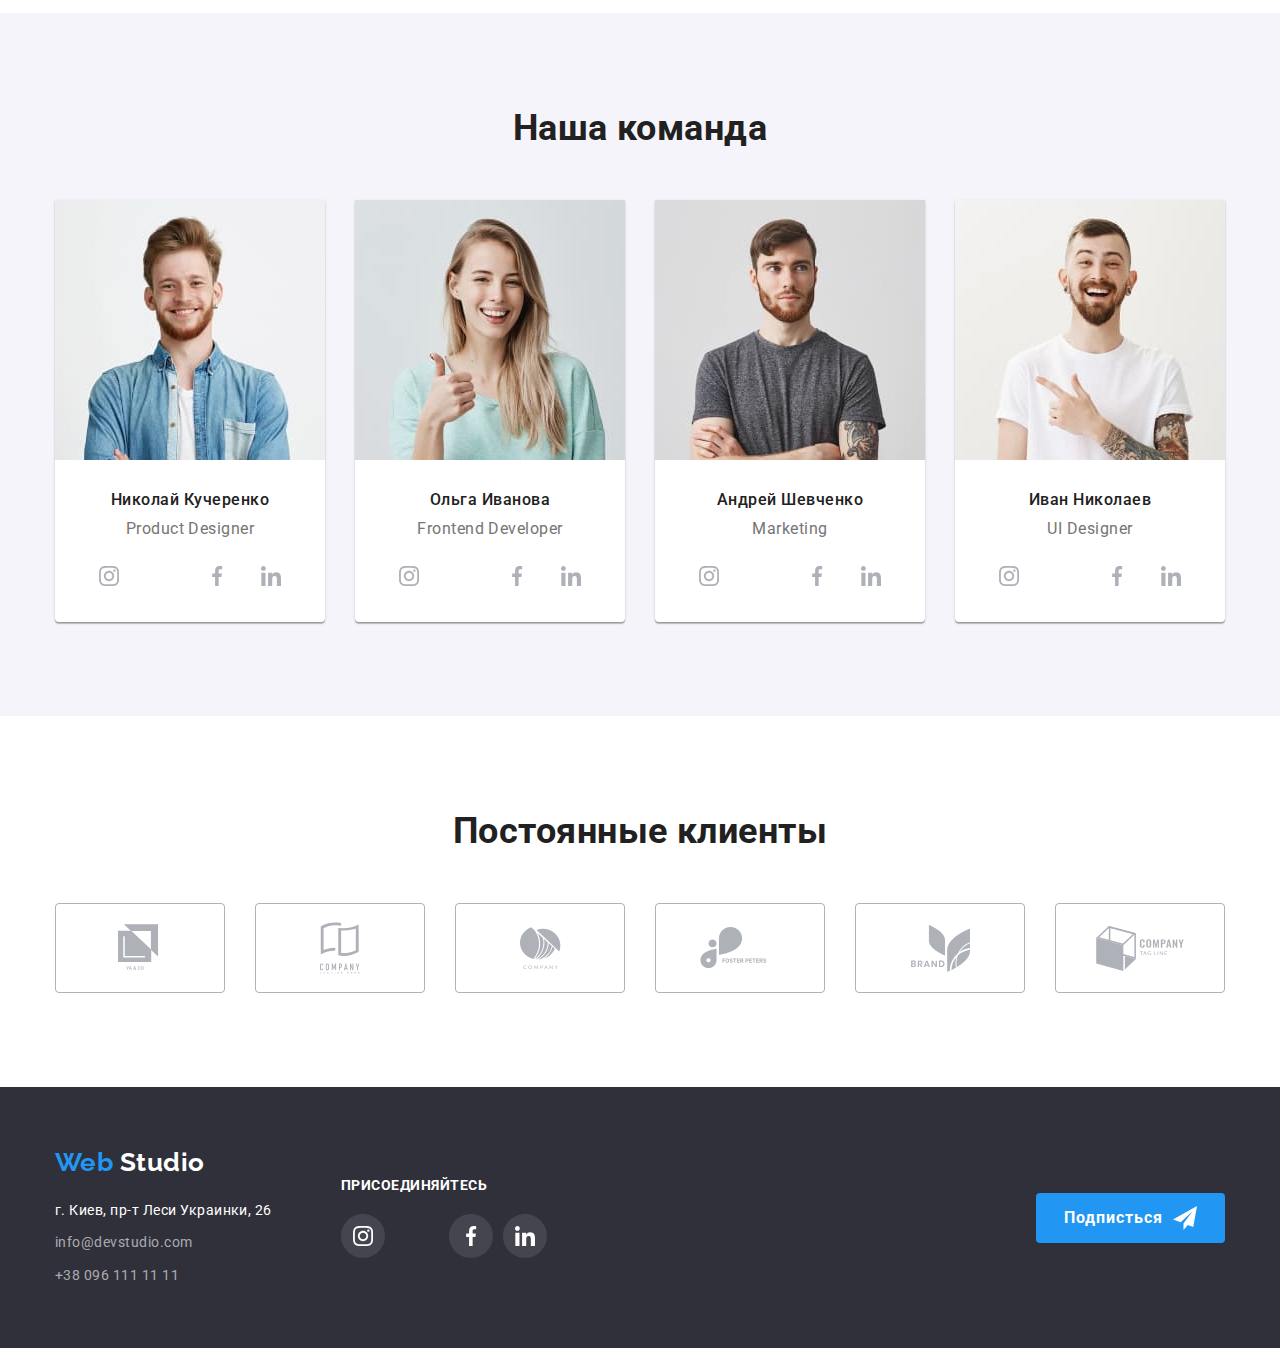
==== commit 76ed2855: "adding decoration" ====
--- a/index.html
+++ b/index.html
@@ -38,12 +38,20 @@
           </nav>
           <ul class="contact-nav list">
             <li class="item img-envelope">
-              <a href="mailto:info@devstudio.com" class="link"
-                >info@devstudio.com</a
+              <a href="mailto:info@devstudio.com" class="link envelope">
+                <svg class="icon-envelope" width="16" height="12">
+                  <use href="./img-main/spryte.svg#icon-envelope"></use>
+                </svg>
+                info@devstudio.com</a
               >
             </li>
             <li class="item img-phone">
-              <a href="tel:+380961111111" class="link">+38 096 111 11 11</a>
+              <a href="tel:+380961111111" class="link phone">
+                <svg class="icon-phone" width="10" height="15">
+                  <use href="./img-main/spryte.svg#icon-phone"></use>
+                </svg>
+                +38 096 111 11 11</a
+              >
             </li>
           </ul>
         </div>
@@ -66,6 +74,12 @@
           <h2 class="section-title visually-hidden">Наши фишки</h2>
           <ul class="list-benefits list">
             <li class="item fishki">
+              <div class="item-container">
+                <svg class="item-icon">
+                  <use href="./img-main/spryte.svg#icon-antenna1"></use>
+                </svg>
+              </div>
+
               <h3 class="benefits-title">Внимание к деталям</h3>
               <p class="benefits-text">
                 Идейные соображения, а также начало повседневной работы по
@@ -73,6 +87,11 @@
               </p>
             </li>
             <li class="item fishki">
+              <div class="item-container">
+                <svg class="item-icon">
+                  <use href="./img-main/spryte.svg#icon-clock1"></use>
+                </svg>
+              </div>
               <h3 class="benefits-title">Пунктуальность</h3>
               <p class="benefits-text">
                 Задача организации, в особенности же рамки и место обучения
@@ -80,6 +99,11 @@
               </p>
             </li>
             <li class="item fishki">
+              <div class="item-container">
+                <svg class="item-icon">
+                  <use href="./img-main/spryte.svg#icon-diagram1"></use>
+                </svg>
+              </div>
               <h3 class="benefits-title">Планирование</h3>
               <p class="benefits-text">
                 Равным образом консультация с широким активом в значительной
@@ -87,6 +111,11 @@
               </p>
             </li>
             <li class="item fishki">
+              <div class="item-container">
+                <svg class="item-icon">
+                  <use href="./img-main/spryte.svg#icon-astronaut1"></use>
+                </svg>
+              </div>
               <h3 class="benefits-title">Современные технологии</h3>
               <p class="benefits-text">
                 Значимость этих проблем настолько очевидна, что реализация
@@ -103,19 +132,19 @@
           <ul class="job-title list flex">
             <li class="job-item flex">
               <a href="">
-                <img src="./img-main/Laptop.png" alt="компьтер" width="370" />
+                <img src="./img-main/Laptop.jpg" alt="компьтер" width="370" />
               </a>
               <h3>Десктопные приложения</h3>
             </li>
             <li class="job-item flex">
               <a href="">
-                <img src="./img-main/mobile.png" alt="мобильный" width="370" />
+                <img src="./img-main/mobile.jpg" alt="мобильный" width="370" />
               </a>
               <h3>Мобильные приложения</h3>
             </li>
             <li class="job-item flex">
               <a href="">
-                <img src="./img-main/PC.png" alt="монитор" width="370" />
+                <img src="./img-main/PC.jpg" alt="монитор" width="370" />
               </a>
               <h3>Дизайнерские решения</h3>
             </li>
@@ -132,18 +161,38 @@
               <div class="team-container">
                 <h3>Николай Кучеренко</h3>
                 <p lang="eu" class="team-text">Product Designer</p>
-                <ul class="social-link list team">
-                  <li class="social-item">
-                    <a href="" aria-label="Instagram"></a>
-                  </li>
-                  <li class="social-item">
-                    <a href="" aria-label="Twitter"></a>
-                  </li>
-                  <li class="social-item">
-                    <a href="" aria-label="Facebook"></a>
-                  </li>
-                  <li class="social-item">
-                    <a href="" aria-label="Linkedin"></a>
+                <ul class="social list team">
+                  <li class="social-item">
+                    <a href="" aria-label="Instagram" class="social-link">
+                      <svg class="team-item-icon">
+                        <use href="./img-main/spryte.svg#icon-insta-full"></use>
+                      </svg>
+                    </a>
+                  </li>
+                  <li class="social-item">
+                    <a href="" aria-label="Twitter">
+                      <svg class="team-item-icon">
+                        <use
+                          href="./img-main/spryte.svg#icon-twitter2-full"
+                        ></use>
+                      </svg>
+                    </a>
+                  </li>
+                  <li class="social-item">
+                    <a href="" aria-label="Facebook">
+                      <svg class="team-item-icon">
+                        <use href="./img-main/spryte.svg#icon-fb-full"></use>
+                      </svg>
+                    </a>
+                  </li>
+                  <li class="social-item">
+                    <a href="" aria-label="Linkedin">
+                      <svg class="team-item-icon">
+                        <use
+                          href="./img-main/spryte.svg#icon-linkedin-full"
+                        ></use>
+                      </svg>
+                    </a>
                   </li>
                 </ul>
               </div>
@@ -154,18 +203,38 @@
               <div class="team-container">
                 <h3>Ольга Иванова</h3>
                 <p lang="eu" class="team-text">Frontend Developer</p>
-                <ul class="social-link list team">
-                  <li class="social-item">
-                    <a href="" aria-label="Instagram"></a>
-                  </li>
-                  <li class="social-item">
-                    <a href="" aria-label="Twitter"></a>
-                  </li>
-                  <li class="social-item">
-                    <a href="" aria-label="Facebook"></a>
-                  </li>
-                  <li class="social-item">
-                    <a href="" aria-label="Linkedin"></a>
+                <ul class="social list team">
+                  <li class="social-item">
+                    <a href="" aria-label="Instagram" class="social-link">
+                      <svg class="team-item-icon">
+                        <use href="./img-main/spryte.svg#icon-insta-full"></use>
+                      </svg>
+                    </a>
+                  </li>
+                  <li class="social-item">
+                    <a href="" aria-label="Twitter">
+                      <svg class="team-item-icon">
+                        <use
+                          href="./img-main/spryte.svg#icon-twitter2-full"
+                        ></use>
+                      </svg>
+                    </a>
+                  </li>
+                  <li class="social-item">
+                    <a href="" aria-label="Facebook">
+                      <svg class="team-item-icon">
+                        <use href="./img-main/spryte.svg#icon-fb-full"></use>
+                      </svg>
+                    </a>
+                  </li>
+                  <li class="social-item">
+                    <a href="" aria-label="Linkedin">
+                      <svg class="team-item-icon">
+                        <use
+                          href="./img-main/spryte.svg#icon-linkedin-full"
+                        ></use>
+                      </svg>
+                    </a>
                   </li>
                 </ul>
               </div>
@@ -175,18 +244,38 @@
               <div class="team-container">
                 <h3>Андрей Шевченко</h3>
                 <p lang="eu" class="team-text">Marketing</p>
-                <ul class="social-link list team">
-                  <li class="social-item">
-                    <a href="" aria-label="Instagram"></a>
-                  </li>
-                  <li class="social-item">
-                    <a href="" aria-label="Twitter"></a>
-                  </li>
-                  <li class="social-item">
-                    <a href="" aria-label="Facebook"></a>
-                  </li>
-                  <li class="social-item">
-                    <a href="" aria-label="Linkedin"></a>
+                <ul class="social list team">
+                  <li class="social-item">
+                    <a href="" aria-label="Instagram" class="social-link">
+                      <svg class="team-item-icon">
+                        <use href="./img-main/spryte.svg#icon-insta-full"></use>
+                      </svg>
+                    </a>
+                  </li>
+                  <li class="social-item">
+                    <a href="" aria-label="Twitter">
+                      <svg class="team-item-icon">
+                        <use
+                          href="./img-main/spryte.svg#icon-twitter2-full"
+                        ></use>
+                      </svg>
+                    </a>
+                  </li>
+                  <li class="social-item">
+                    <a href="" aria-label="Facebook">
+                      <svg class="team-item-icon">
+                        <use href="./img-main/spryte.svg#icon-fb-full"></use>
+                      </svg>
+                    </a>
+                  </li>
+                  <li class="social-item">
+                    <a href="" aria-label="Linkedin">
+                      <svg class="team-item-icon">
+                        <use
+                          href="./img-main/spryte.svg#icon-linkedin-full"
+                        ></use>
+                      </svg>
+                    </a>
                   </li>
                 </ul>
               </div>
@@ -196,18 +285,38 @@
               <div class="team-container">
                 <h3>Иван Николаев</h3>
                 <p lang="eu" class="team-text">UI Designer</p>
-                <ul class="social-link list team">
-                  <li class="social-item">
-                    <a href="" aria-label="Instagram"></a>
-                  </li>
-                  <li class="social-item">
-                    <a href="" aria-label="Twitter"></a>
-                  </li>
-                  <li class="social-item">
-                    <a href="" aria-label="Facebook"></a>
-                  </li>
-                  <li class="social-item">
-                    <a href="" aria-label="Linkedin"></a>
+                <ul class="social list team">
+                  <li class="social-item">
+                    <a href="" aria-label="Instagram" class="social-link">
+                      <svg class="team-item-icon">
+                        <use href="./img-main/spryte.svg#icon-insta-full"></use>
+                      </svg>
+                    </a>
+                  </li>
+                  <li class="social-item">
+                    <a href="" aria-label="Twitter">
+                      <svg class="team-item-icon">
+                        <use
+                          href="./img-main/spryte.svg#icon-twitter2-full"
+                        ></use>
+                      </svg>
+                    </a>
+                  </li>
+                  <li class="social-item">
+                    <a href="" aria-label="Facebook">
+                      <svg class="team-item-icon">
+                        <use href="./img-main/spryte.svg#icon-fb-full"></use>
+                      </svg>
+                    </a>
+                  </li>
+                  <li class="social-item">
+                    <a href="" aria-label="Linkedin">
+                      <svg class="team-item-icon">
+                        <use
+                          href="./img-main/spryte.svg#icon-linkedin-full"
+                        ></use>
+                      </svg>
+                    </a>
                   </li>
                 </ul>
               </div>
@@ -221,22 +330,41 @@
           <h2 class="section-title">Постоянные клиенты</h2>
           <ul class="clients list flexbox">
             <li class="clients-item">
-              <a href="" class="clients-link"> </a>
-            </li>
-            <li class="clients-item">
-              <a href="" class="clients-link"> </a>
-            </li>
-            <li class="clients-item">
-              <a href="" class="clients-link"> </a>
-            </li>
-            <li class="clients-item">
-              <a href="" class="clients-link"> </a>
-            </li>
-            <li class="clients-item">
-              <a href="" class="clients-link"> </a>
-            </li>
-            <li class="clients-item">
-              <a href="" class="clients-link"> </a>
+              <a href="" class="clients-link">
+                <svg class="clients-icon" width="44.27" height="49.23">
+                  <use href="./img-main/spryte.svg#icon-logo1"></use></svg
+              ></a>
+            </li>
+            <li class="clients-item">
+              <a href="" class="clients-link">
+                <svg class="clients-icon" width="40" height="52">
+                  <use href="./img-main/spryte.svg#icon-logo2"></use></svg
+              ></a>
+            </li>
+            <li class="clients-item">
+              <a href="" class="clients-link">
+                <svg class="clients-icon" width="41" height="42.6">
+                  <use href="./img-main/spryte.svg#icon-logo3"></use></svg
+              ></a>
+            </li>
+            <li class="clients-item">
+              <a href="" class="clients-link">
+                <svg class="clients-icon" width="79.66" height="42.02">
+                  <use href="./img-main/spryte.svg#icon-logo4"></use></svg
+              ></a>
+            </li>
+            <li class="clients-item">
+              <a href="" class="clients-link">
+                <svg class="clients-icon" width="59" height="47">
+                  <use href="./img-main/spryte.svg#icon-logo5"></use></svg
+              ></a>
+            </li>
+            <li class="clients-item">
+              <a href="" class="clients-link">
+                <svg class="clients-icon" width="88.48" height="45.44">
+                  <use href="./img-main/spryte.svg#icon-logo6"></use>
+                </svg>
+              </a>
             </li>
           </ul>
         </div>
@@ -267,23 +395,44 @@
 
         <div class="foot-item social">
           <b>присоединяйтесь</b>
-          <ul class="social-link list">
+          <ul class="social list">
             <li class="social-item">
-              <a href="" aria-label="Instagram"></a>
+              <a href="" aria-label="Instagram">
+                <svg class="footer-item-icon">
+                  <use href="./img-main/spryte.svg#icon-insta-full"></use>
+                </svg>
+              </a>
             </li>
             <li class="social-item">
-              <a href="" aria-label="Twitter"></a>
+              <a href="" aria-label="Twitter">
+                <svg class="footer-item-icon">
+                  <use href="./img-main/spryte.svg#icon-twitter2-full"></use>
+                </svg>
+              </a>
             </li>
             <li class="social-item">
-              <a href="" aria-label="Facebook"></a>
+              <a href="" aria-label="Facebook">
+                <svg class="footer-item-icon">
+                  <use href="./img-main/spryte.svg#icon-fb-full"></use>
+                </svg>
+              </a>
             </li>
             <li class="social-item">
-              <a href="" aria-label="Linkedin"></a>
+              <a href="" aria-label="Linkedin">
+                <svg class="footer-item-icon">
+                  <use href="./img-main/spryte.svg#icon-linkedin-full"></use>
+                </svg>
+              </a>
             </li>
           </ul>
         </div>
         <div class="foot-item subscribe">
-          <a href="" class="button sign"> Подписться </a>
+          <a href="" class="button sign">
+            Подписться
+            <svg class="item-sign">
+              <use href="./img-main/spryte.svg#icon-plane"></use>
+            </svg>
+          </a>
         </div>
       </div>
     </footer>
--- a/css/styles.css
+++ b/css/styles.css
@@ -141,14 +141,38 @@
 
 .img-envelope {
   display: flex;
+  align-items: stretch;
+}
+.img-phone {
+  display: flex;
+}
+
+.icon-envelope {
+  margin-right: 10px;
+  fill: #757575;
+}
+.icon-phone {
+  margin-right: 10px;
+}
+
+.icon-envelope:hover {
+  fill: var(--acent-color);
+}
+
+.icon-phone:hover {
+  --color2: var(--acent-color);
+}
+
+/* .img-envelope {
+  display: flex;
   align-items: center;
-}
-.img-phone {
+} */
+/* .img-phone {
   display: flex;
   align-items: center;
-}
-
-.img-envelope::before {
+} */
+
+/* .img-envelope::before {
   display: inline-block;
   content: "";
   height: 11.2px;
@@ -156,9 +180,9 @@
   background-image: url(../img-main/envelope.svg);
   background-repeat: no-repeat;
   margin-right: 10px;
-}
-
-.img-phone::before {
+} */
+
+/* .img-phone::before {
   display: inline-block;
   content: "";
   height: 14.94px;
@@ -166,7 +190,7 @@
   background-image: url(../img-main/telephone.svg);
   background-repeat: no-repeat;
   margin-right: 10px;
-}
+} */
 
 /* Hero */
 .hero {
@@ -181,7 +205,7 @@
   max-width: 1600px;
   background-size: cover;
   background-repeat: no-repeat;
-  background-position: ;
+
   text-align: center;
   margin-left: auto;
   margin-right: auto;
@@ -255,11 +279,22 @@
 }
 .item.fishki {
   width: calc((100% - 90px) / 4);
-
   margin: 15px;
 }
 
-.item.fishki::before {
+.item-container {
+  padding: 25px 100px;
+  height: 120px;
+  background-color: #f5f4fa;
+  border-radius: 4px;
+  margin-bottom: 30px;
+}
+.item-icon {
+  width: 70px;
+  height: 70px;
+}
+
+/* .item.fishki::before {
   display: inline-block;
   content: "";
   width: 270px;
@@ -282,8 +317,9 @@
   background-image: url(../img-main/diagram1.svg);
 }
 .item.fishki:nth-child(4)::before {
+  background-size: 70px 70px;
   background-image: url(../img-main/astronaut1.svg);
-}
+} */
 
 .benefits-title {
   font-weight: 700;
@@ -377,19 +413,35 @@
   margin-top: 0px;
   margin-bottom: 16px;
 }
-.social-link.list a:hover,
+
+/* .social-link.list a:hover,
 .social-link.list a:focus {
   color: var(--acent-color);
-}
-
-.social-link.list {
+} */
+
+.social.list {
   display: flex;
   width: 206px;
   margin-left: auto;
   margin-right: auto;
 }
 
-.list.team > .social-item:nth-child(1) {
+.social.list .social-item + .social-item {
+  margin-left: 10px;
+}
+
+.team-item-icon {
+  display: block;
+  --color4: #fff;
+  --color3: #afb1b8;
+  width: 44px;
+  height: 44px;
+}
+.team-item-icon:hover {
+  --color4: #2196f3;
+  --color3: #fff;
+}
+/* .list.team > .social-item:nth-child(1) {
   background-image: url(../img-main/instagram-grey.svg);
 }
 .list.team > .social-item:nth-child(2) {
@@ -400,11 +452,7 @@
 }
 .list.team > .social-item:nth-child(4) {
   background-image: url(../img-main/linkedin-grey.svg);
-}
-
-.social-link.list .social-item + .social-item {
-  margin-left: 10px;
-}
+} */
 
 /* Постоянные клиенты */
 .clients.flexbox {
@@ -420,12 +468,22 @@
 }
 
 .clients-link {
-  display: block;
+  display: flex;
   height: 90px;
   border: 1px solid #afb1b8;
   border-radius: 4px;
-}
-.clients-item:nth-child(1) {
+  justify-content: center;
+  align-items: center;
+}
+
+.clients-icon {
+}
+
+.clients-icon:hover {
+  --color3: #2196f3;
+}
+
+/* .clients-item:nth-child(1) {
   background-image: url(../img-main/logo1.svg);
 }
 .clients-item:nth-child(2) {
@@ -452,7 +510,7 @@
 .clients-img {
   display: block;
   margin: 0px auto;
-}
+} */
 
 /* a NONE */
 
@@ -528,45 +586,22 @@
   color: var(--acent-color);
 }
 
-.social-link > .social-item {
-  display: block;
+.footer-item-icon {
+  display: block;
+  --color4: rgba(255, 255, 255, 0.1);
+  --color3: #fff;
   width: 44px;
   height: 44px;
-  background-color: rgba(255, 255, 255, 0.1);
-  background-repeat: no-repeat;
-  background-position: center;
-  border-radius: 50%;
-}
-
-.social-item:nth-child(1) {
-  background-image: url(../img-main/instagram-transp.svg);
-}
-
-.social-item:nth-child(2) {
-  background-image: url(../img-main/twitter-transp.svg);
-}
-
-.social-item:nth-child(3) {
-  background-image: url(../img-main/facebook-transp.svg);
-}
-.social-item:nth-child(4) {
-  background-image: url(../img-main/linkedin-transp.svg);
-}
-
-.social-link .social-item:hover,
-.social-link .social-item:focus {
-  background-color: var(--acent-color);
-}
-
-.button.sign::after {
-  content: "";
-  width: 44px;
-  height: 44px;
+}
+.footer-item-icon:hover {
+  --color4: #2196f3;
+  --color3: #fff;
+}
+
+.item-sign {
   margin-left: 10px;
-
-  background-repeat: no-repeat;
-  background-position: center;
-  background-image: url(../img-main/plane.svg);
+  width: 24px;
+  height: 24px;
 }
 
 /* Styles Portfolio */
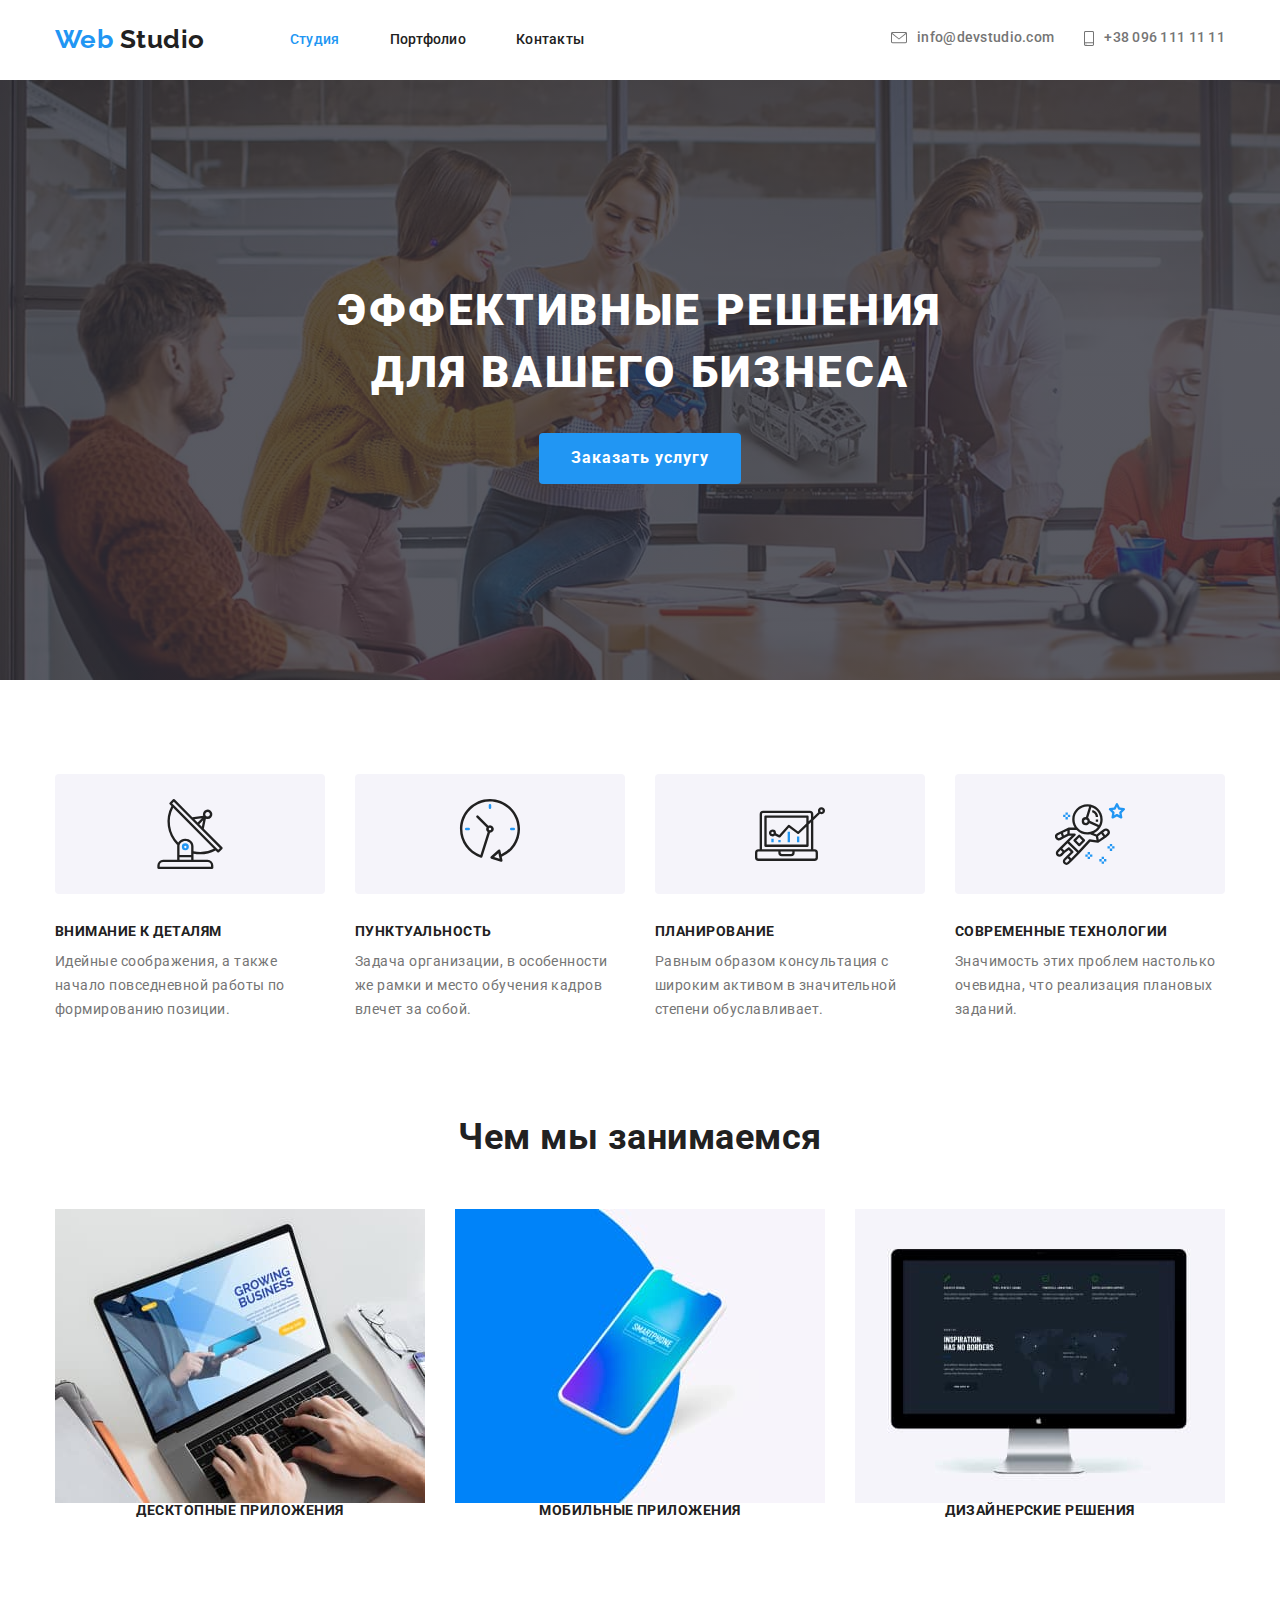
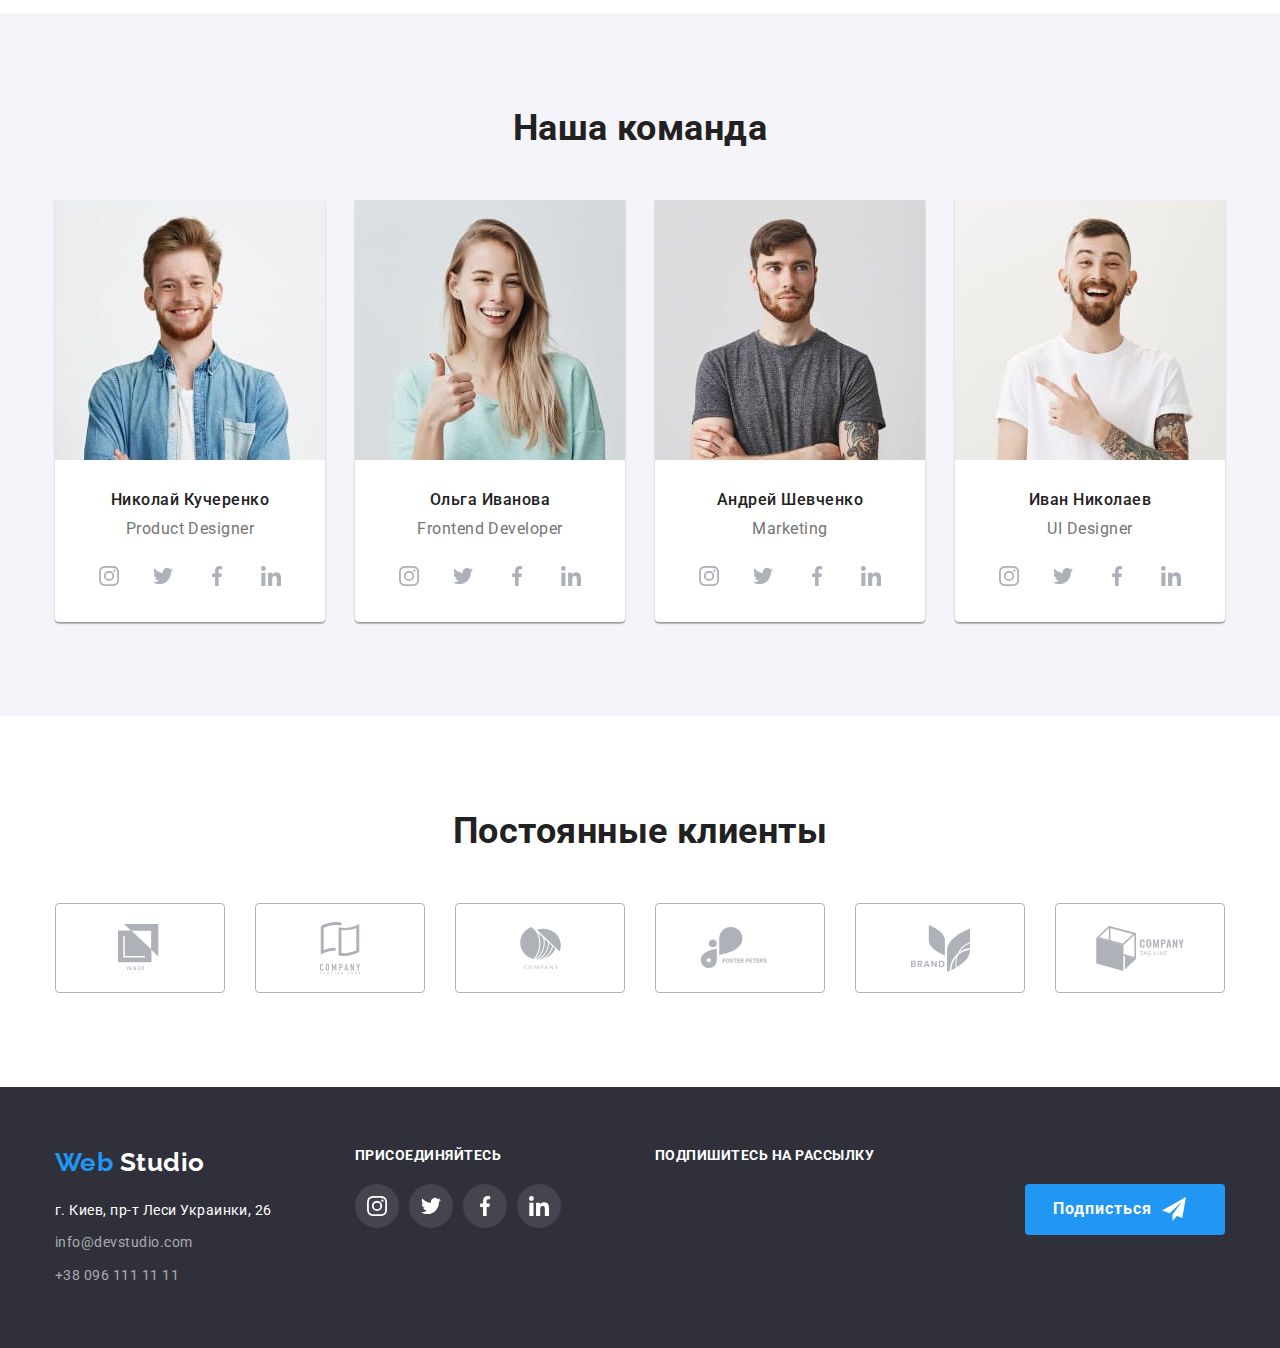
==== commit 737d40a5: "fixing mistakes, adding new sprite," ====
--- a/index.html
+++ b/index.html
@@ -40,7 +40,7 @@
             <li class="item img-envelope">
               <a href="mailto:info@devstudio.com" class="link envelope">
                 <svg class="icon-envelope" width="16" height="12">
-                  <use href="./img-main/spryte.svg#icon-envelope"></use>
+                  <use xlink:href="./img-main/sprite.svg#envelope"></use>
                 </svg>
                 info@devstudio.com</a
               >
@@ -48,7 +48,7 @@
             <li class="item img-phone">
               <a href="tel:+380961111111" class="link phone">
                 <svg class="icon-phone" width="10" height="15">
-                  <use href="./img-main/spryte.svg#icon-phone"></use>
+                  <use xlink:href="./img-main/sprite.svg#smartphone"></use>
                 </svg>
                 +38 096 111 11 11</a
               >
@@ -76,7 +76,7 @@
             <li class="item fishki">
               <div class="item-container">
                 <svg class="item-icon">
-                  <use href="./img-main/spryte.svg#icon-antenna1"></use>
+                  <use xlink:href="./img-main/sprite.svg#antenna"></use>
                 </svg>
               </div>
 
@@ -89,7 +89,7 @@
             <li class="item fishki">
               <div class="item-container">
                 <svg class="item-icon">
-                  <use href="./img-main/spryte.svg#icon-clock1"></use>
+                  <use xlink:href="./img-main/sprite.svg#clock"></use>
                 </svg>
               </div>
               <h3 class="benefits-title">Пунктуальность</h3>
@@ -101,7 +101,7 @@
             <li class="item fishki">
               <div class="item-container">
                 <svg class="item-icon">
-                  <use href="./img-main/spryte.svg#icon-diagram1"></use>
+                  <use xlink:href="./img-main/sprite.svg#diagram"></use>
                 </svg>
               </div>
               <h3 class="benefits-title">Планирование</h3>
@@ -113,7 +113,7 @@
             <li class="item fishki">
               <div class="item-container">
                 <svg class="item-icon">
-                  <use href="./img-main/spryte.svg#icon-astronaut1"></use>
+                  <use xlink:href="./img-main/sprite.svg#astronaut"></use>
                 </svg>
               </div>
               <h3 class="benefits-title">Современные технологии</h3>
@@ -163,34 +163,30 @@
                 <p lang="eu" class="team-text">Product Designer</p>
                 <ul class="social list team">
                   <li class="social-item">
-                    <a href="" aria-label="Instagram" class="social-link">
-                      <svg class="team-item-icon">
-                        <use href="./img-main/spryte.svg#icon-insta-full"></use>
-                      </svg>
-                    </a>
-                  </li>
-                  <li class="social-item">
-                    <a href="" aria-label="Twitter">
-                      <svg class="team-item-icon">
-                        <use
-                          href="./img-main/spryte.svg#icon-twitter2-full"
-                        ></use>
-                      </svg>
-                    </a>
-                  </li>
-                  <li class="social-item">
-                    <a href="" aria-label="Facebook">
-                      <svg class="team-item-icon">
-                        <use href="./img-main/spryte.svg#icon-fb-full"></use>
-                      </svg>
-                    </a>
-                  </li>
-                  <li class="social-item">
-                    <a href="" aria-label="Linkedin">
-                      <svg class="team-item-icon">
-                        <use
-                          href="./img-main/spryte.svg#icon-linkedin-full"
-                        ></use>
+                    <a href="" aria-label="Instagram" class="social-link-team">
+                      <svg class="team-item-icon">
+                        <use xlink:href="./img-main/sprite.svg#instagram"></use>
+                      </svg>
+                    </a>
+                  </li>
+                  <li class="social-item">
+                    <a href="" aria-label="Twitter" class="social-link-team">
+                      <svg class="team-item-icon">
+                        <use xlink:href="./img-main/sprite.svg#twitter"></use>
+                      </svg>
+                    </a>
+                  </li>
+                  <li class="social-item">
+                    <a href="" aria-label="Facebook" class="social-link-team">
+                      <svg class="team-item-icon">
+                        <use xlink:href="./img-main/sprite.svg#facebook"></use>
+                      </svg>
+                    </a>
+                  </li>
+                  <li class="social-item">
+                    <a href="" aria-label="Linkedin" class="social-link-team">
+                      <svg class="team-item-icon">
+                        <use xlink:href="./img-main/sprite.svg#linkedin"></use>
                       </svg>
                     </a>
                   </li>
@@ -205,34 +201,30 @@
                 <p lang="eu" class="team-text">Frontend Developer</p>
                 <ul class="social list team">
                   <li class="social-item">
-                    <a href="" aria-label="Instagram" class="social-link">
-                      <svg class="team-item-icon">
-                        <use href="./img-main/spryte.svg#icon-insta-full"></use>
-                      </svg>
-                    </a>
-                  </li>
-                  <li class="social-item">
-                    <a href="" aria-label="Twitter">
-                      <svg class="team-item-icon">
-                        <use
-                          href="./img-main/spryte.svg#icon-twitter2-full"
-                        ></use>
-                      </svg>
-                    </a>
-                  </li>
-                  <li class="social-item">
-                    <a href="" aria-label="Facebook">
-                      <svg class="team-item-icon">
-                        <use href="./img-main/spryte.svg#icon-fb-full"></use>
-                      </svg>
-                    </a>
-                  </li>
-                  <li class="social-item">
-                    <a href="" aria-label="Linkedin">
-                      <svg class="team-item-icon">
-                        <use
-                          href="./img-main/spryte.svg#icon-linkedin-full"
-                        ></use>
+                    <a href="" aria-label="Instagram" class="social-link-team">
+                      <svg class="team-item-icon">
+                        <use xlink:href="./img-main/sprite.svg#instagram"></use>
+                      </svg>
+                    </a>
+                  </li>
+                  <li class="social-item">
+                    <a href="" aria-label="Twitter" class="social-link-team">
+                      <svg class="team-item-icon">
+                        <use xlink:href="./img-main/sprite.svg#twitter"></use>
+                      </svg>
+                    </a>
+                  </li>
+                  <li class="social-item">
+                    <a href="" aria-label="Facebook" class="social-link-team">
+                      <svg class="team-item-icon">
+                        <use xlink:href="./img-main/sprite.svg#facebook"></use>
+                      </svg>
+                    </a>
+                  </li>
+                  <li class="social-item">
+                    <a href="" aria-label="Linkedin" class="social-link-team">
+                      <svg class="team-item-icon">
+                        <use xlink:href="./img-main/sprite.svg#linkedin"></use>
                       </svg>
                     </a>
                   </li>
@@ -246,34 +238,30 @@
                 <p lang="eu" class="team-text">Marketing</p>
                 <ul class="social list team">
                   <li class="social-item">
-                    <a href="" aria-label="Instagram" class="social-link">
-                      <svg class="team-item-icon">
-                        <use href="./img-main/spryte.svg#icon-insta-full"></use>
-                      </svg>
-                    </a>
-                  </li>
-                  <li class="social-item">
-                    <a href="" aria-label="Twitter">
-                      <svg class="team-item-icon">
-                        <use
-                          href="./img-main/spryte.svg#icon-twitter2-full"
-                        ></use>
-                      </svg>
-                    </a>
-                  </li>
-                  <li class="social-item">
-                    <a href="" aria-label="Facebook">
-                      <svg class="team-item-icon">
-                        <use href="./img-main/spryte.svg#icon-fb-full"></use>
-                      </svg>
-                    </a>
-                  </li>
-                  <li class="social-item">
-                    <a href="" aria-label="Linkedin">
-                      <svg class="team-item-icon">
-                        <use
-                          href="./img-main/spryte.svg#icon-linkedin-full"
-                        ></use>
+                    <a href="" aria-label="Instagram" class="social-link-team">
+                      <svg class="team-item-icon">
+                        <use xlink:href="./img-main/sprite.svg#instagram"></use>
+                      </svg>
+                    </a>
+                  </li>
+                  <li class="social-item">
+                    <a href="" aria-label="Twitter" class="social-link-team">
+                      <svg class="team-item-icon">
+                        <use xlink:href="./img-main/sprite.svg#twitter"></use>
+                      </svg>
+                    </a>
+                  </li>
+                  <li class="social-item">
+                    <a href="" aria-label="Facebook" class="social-link-team">
+                      <svg class="team-item-icon">
+                        <use xlink:href="./img-main/sprite.svg#facebook"></use>
+                      </svg>
+                    </a>
+                  </li>
+                  <li class="social-item">
+                    <a href="" aria-label="Linkedin" class="social-link-team">
+                      <svg class="team-item-icon">
+                        <use xlink:href="./img-main/sprite.svg#linkedin"></use>
                       </svg>
                     </a>
                   </li>
@@ -287,34 +275,30 @@
                 <p lang="eu" class="team-text">UI Designer</p>
                 <ul class="social list team">
                   <li class="social-item">
-                    <a href="" aria-label="Instagram" class="social-link">
-                      <svg class="team-item-icon">
-                        <use href="./img-main/spryte.svg#icon-insta-full"></use>
-                      </svg>
-                    </a>
-                  </li>
-                  <li class="social-item">
-                    <a href="" aria-label="Twitter">
-                      <svg class="team-item-icon">
-                        <use
-                          href="./img-main/spryte.svg#icon-twitter2-full"
-                        ></use>
-                      </svg>
-                    </a>
-                  </li>
-                  <li class="social-item">
-                    <a href="" aria-label="Facebook">
-                      <svg class="team-item-icon">
-                        <use href="./img-main/spryte.svg#icon-fb-full"></use>
-                      </svg>
-                    </a>
-                  </li>
-                  <li class="social-item">
-                    <a href="" aria-label="Linkedin">
-                      <svg class="team-item-icon">
-                        <use
-                          href="./img-main/spryte.svg#icon-linkedin-full"
-                        ></use>
+                    <a href="" aria-label="Instagram" class="social-link-team">
+                      <svg class="team-item-icon">
+                        <use xlink:href="./img-main/sprite.svg#instagram"></use>
+                      </svg>
+                    </a>
+                  </li>
+                  <li class="social-item">
+                    <a href="" aria-label="Twitter" class="social-link-team">
+                      <svg class="team-item-icon">
+                        <use xlink:href="./img-main/sprite.svg#twitter"></use>
+                      </svg>
+                    </a>
+                  </li>
+                  <li class="social-item">
+                    <a href="" aria-label="Facebook" class="social-link-team">
+                      <svg class="team-item-icon">
+                        <use xlink:href="./img-main/sprite.svg#facebook"></use>
+                      </svg>
+                    </a>
+                  </li>
+                  <li class="social-item">
+                    <a href="" aria-label="Linkedin" class="social-link-team">
+                      <svg class="team-item-icon">
+                        <use xlink:href="./img-main/sprite.svg#linkedin"></use>
                       </svg>
                     </a>
                   </li>
@@ -332,37 +316,42 @@
             <li class="clients-item">
               <a href="" class="clients-link">
                 <svg class="clients-icon" width="44.27" height="49.23">
-                  <use href="./img-main/spryte.svg#icon-logo1"></use></svg
-              ></a>
+                  <use xlink:href="./img-main/sprite.svg#logo1"></use>
+                </svg>
+              </a>
             </li>
             <li class="clients-item">
               <a href="" class="clients-link">
                 <svg class="clients-icon" width="40" height="52">
-                  <use href="./img-main/spryte.svg#icon-logo2"></use></svg
-              ></a>
+                  <use xlink:href="./img-main/sprite.svg#logo2"></use>
+                </svg>
+              </a>
             </li>
             <li class="clients-item">
               <a href="" class="clients-link">
                 <svg class="clients-icon" width="41" height="42.6">
-                  <use href="./img-main/spryte.svg#icon-logo3"></use></svg
-              ></a>
+                  <use xlink:href="./img-main/sprite.svg#logo3"></use>
+                </svg>
+              </a>
             </li>
             <li class="clients-item">
               <a href="" class="clients-link">
                 <svg class="clients-icon" width="79.66" height="42.02">
-                  <use href="./img-main/spryte.svg#icon-logo4"></use></svg
-              ></a>
+                  <use xlink:href="./img-main/sprite.svg#logo4"></use>
+                </svg>
+              </a>
             </li>
             <li class="clients-item">
               <a href="" class="clients-link">
                 <svg class="clients-icon" width="59" height="47">
-                  <use href="./img-main/spryte.svg#icon-logo5"></use></svg
-              ></a>
+                  <use xlink:href="./img-main/sprite.svg#logo5"></use>
+                </svg>
+              </a>
             </li>
             <li class="clients-item">
               <a href="" class="clients-link">
                 <svg class="clients-icon" width="88.48" height="45.44">
-                  <use href="./img-main/spryte.svg#icon-logo6"></use>
+                  <use xlink:href="./img-main/sprite.svg#logo6"></use>
                 </svg>
               </a>
             </li>
@@ -397,40 +386,41 @@
           <b>присоединяйтесь</b>
           <ul class="social list">
             <li class="social-item">
-              <a href="" aria-label="Instagram">
+              <a href="" class="foot-soc" aria-label="Instagram">
                 <svg class="footer-item-icon">
-                  <use href="./img-main/spryte.svg#icon-insta-full"></use>
+                  <use xlink:href="./img-main/sprite.svg#instagram"></use>
                 </svg>
               </a>
             </li>
             <li class="social-item">
-              <a href="" aria-label="Twitter">
+              <a href="" class="foot-soc" aria-label="Twitter">
                 <svg class="footer-item-icon">
-                  <use href="./img-main/spryte.svg#icon-twitter2-full"></use>
+                  <use xlink:href="./img-main/sprite.svg#twitter"></use>
                 </svg>
               </a>
             </li>
             <li class="social-item">
-              <a href="" aria-label="Facebook">
+              <a href="" class="foot-soc" aria-label="Facebook">
                 <svg class="footer-item-icon">
-                  <use href="./img-main/spryte.svg#icon-fb-full"></use>
+                  <use xlink:href="./img-main/sprite.svg#facebook"></use>
                 </svg>
               </a>
             </li>
             <li class="social-item">
-              <a href="" aria-label="Linkedin">
+              <a href="" class="foot-soc" aria-label="Linkedin">
                 <svg class="footer-item-icon">
-                  <use href="./img-main/spryte.svg#icon-linkedin-full"></use>
+                  <use xlink:href="./img-main/sprite.svg#linkedin"></use>
                 </svg>
               </a>
             </li>
           </ul>
         </div>
         <div class="foot-item subscribe">
+          <b>Подпишитесь на рассылку</b>
           <a href="" class="button sign">
             Подписться
             <svg class="item-sign">
-              <use href="./img-main/spryte.svg#icon-plane"></use>
+              <use xlink:href="./img-main/sprite.svg#plane"></use>
             </svg>
           </a>
         </div>
--- a/css/styles.css
+++ b/css/styles.css
@@ -139,29 +139,32 @@
   color: var(--acent-color);
 }
 
-.img-envelope {
-  display: flex;
-  align-items: stretch;
-}
-.img-phone {
-  display: flex;
+.img-envelope > .envelope {
+  display: inline-flex;
+  align-items: center;
+}
+
+.img-phone > .phone {
+  display: inline-flex;
+  align-items: center;
 }
 
 .icon-envelope {
   margin-right: 10px;
-  fill: #757575;
+  fill: currentColor;
 }
 .icon-phone {
   margin-right: 10px;
-}
-
-.icon-envelope:hover {
+  fill: currentColor;
+}
+
+/* .icon-envelope:hover {
   fill: var(--acent-color);
 }
 
 .icon-phone:hover {
-  --color2: var(--acent-color);
-}
+  fill: var(--acent-color);
+} */
 
 /* .img-envelope {
   display: flex;
@@ -240,7 +243,9 @@
   align-items: center;
 }
 .foot-style .button {
-  display: inline-flex;
+  display: flex;
+  width: 200px;
+  margin-left: auto;
 
   border-radius: 4px;
   padding: 10px 28px;
@@ -419,7 +424,7 @@
   color: var(--acent-color);
 } */
 
-.social.list {
+.social.list.team {
   display: flex;
   width: 206px;
   margin-left: auto;
@@ -430,17 +435,27 @@
   margin-left: 10px;
 }
 
-.team-item-icon {
-  display: block;
-  --color4: #fff;
-  --color3: #afb1b8;
+.social-link-team {
+  display: flex;
+  justify-content: center;
+  align-items: center;
   width: 44px;
   height: 44px;
-}
-.team-item-icon:hover {
-  --color4: #2196f3;
-  --color3: #fff;
-}
+  color: #afb1b8;
+  border-radius: 50%;
+}
+
+.social-link-team:hover {
+  background-color: var(--acent-color);
+  color: #fff;
+}
+
+.team-item-icon {
+  width: 20px;
+  height: 20px;
+  fill: currentColor;
+}
+
 /* .list.team > .social-item:nth-child(1) {
   background-image: url(../img-main/instagram-grey.svg);
 }
@@ -474,13 +489,16 @@
   border-radius: 4px;
   justify-content: center;
   align-items: center;
+  color: #afb1b8;
+}
+
+.clients-link:hover {
+  border-color: var(--acent-color);
+  color: var(--acent-color);
 }
 
 .clients-icon {
-}
-
-.clients-icon:hover {
-  --color3: #2196f3;
+  fill: currentColor;
 }
 
 /* .clients-item:nth-child(1) {
@@ -530,13 +548,12 @@
   font-size: 26px;
   line-height: 1.2;
 }
-.adress.foot-item {
-  padding-top: 60px;
-  padding-bottom: 60px;
-}
+
 .foot-style {
   background-color: #2f303a;
   color: white;
+  padding-top: 60px;
+  padding-bottom: 60px;
 }
 
 .list.contacts > li:not(:last-child) {
@@ -560,6 +577,7 @@
   font-size: 14px;
   line-height: 1.7;
 }
+
 div > b {
   display: block;
   font-weight: 700;
@@ -571,14 +589,24 @@
 
 .footer-flex {
   display: flex;
-  align-items: center;
-  justify-content: flex-end;
-}
+}
+.adress.foot-item,
+.foot-item.social {
+  width: calc((50% - 45px) / 2);
+}
+
 .foot-item.subscribe {
-  margin-left: auto;
-}
+  width: calc(50% - 15px);
+}
+
 .foot-item.social {
-  margin-left: 69px;
+  margin-left: 30px;
+  margin-right: 30px;
+}
+
+.foot-item .social.list {
+  display: flex;
+  width: 206px;
 }
 
 .foot-style .link:hover,
@@ -586,7 +614,28 @@
   color: var(--acent-color);
 }
 
+.foot-item .foot-soc {
+  display: flex;
+  justify-content: center;
+  align-items: center;
+
+  background-color: rgba(255, 255, 255, 0.1);
+  border-radius: 50%;
+  width: 44px;
+  height: 44px;
+  color: #fff;
+}
+
 .footer-item-icon {
+  width: 20px;
+  height: 20px;
+  fill: currentColor;
+}
+.foot-item .foot-soc:hover {
+  background-color: var(--acent-color);
+}
+
+/* .footer-item-icon {
   display: block;
   --color4: rgba(255, 255, 255, 0.1);
   --color3: #fff;
@@ -596,7 +645,7 @@
 .footer-item-icon:hover {
   --color4: #2196f3;
   --color3: #fff;
-}
+} */
 
 .item-sign {
   margin-left: 10px;
@@ -650,7 +699,11 @@
   padding-bottom: 20px;
   padding-right: 24px;
   padding-left: 24px;
-}
+  border-left: 1px solid #eeeeee;
+  border-right: 1px solid #eeeeee;
+  border-bottom: 1px solid #eeeeee;
+}
+
 .product.list {
   display: flex;
   flex-wrap: wrap;
@@ -668,7 +721,6 @@
 
   margin-right: 30px;
   margin-bottom: 30px;
-  border: 1px solid #eeeeee;
 }
 
 .flex.list-item:nth-child(3n) {
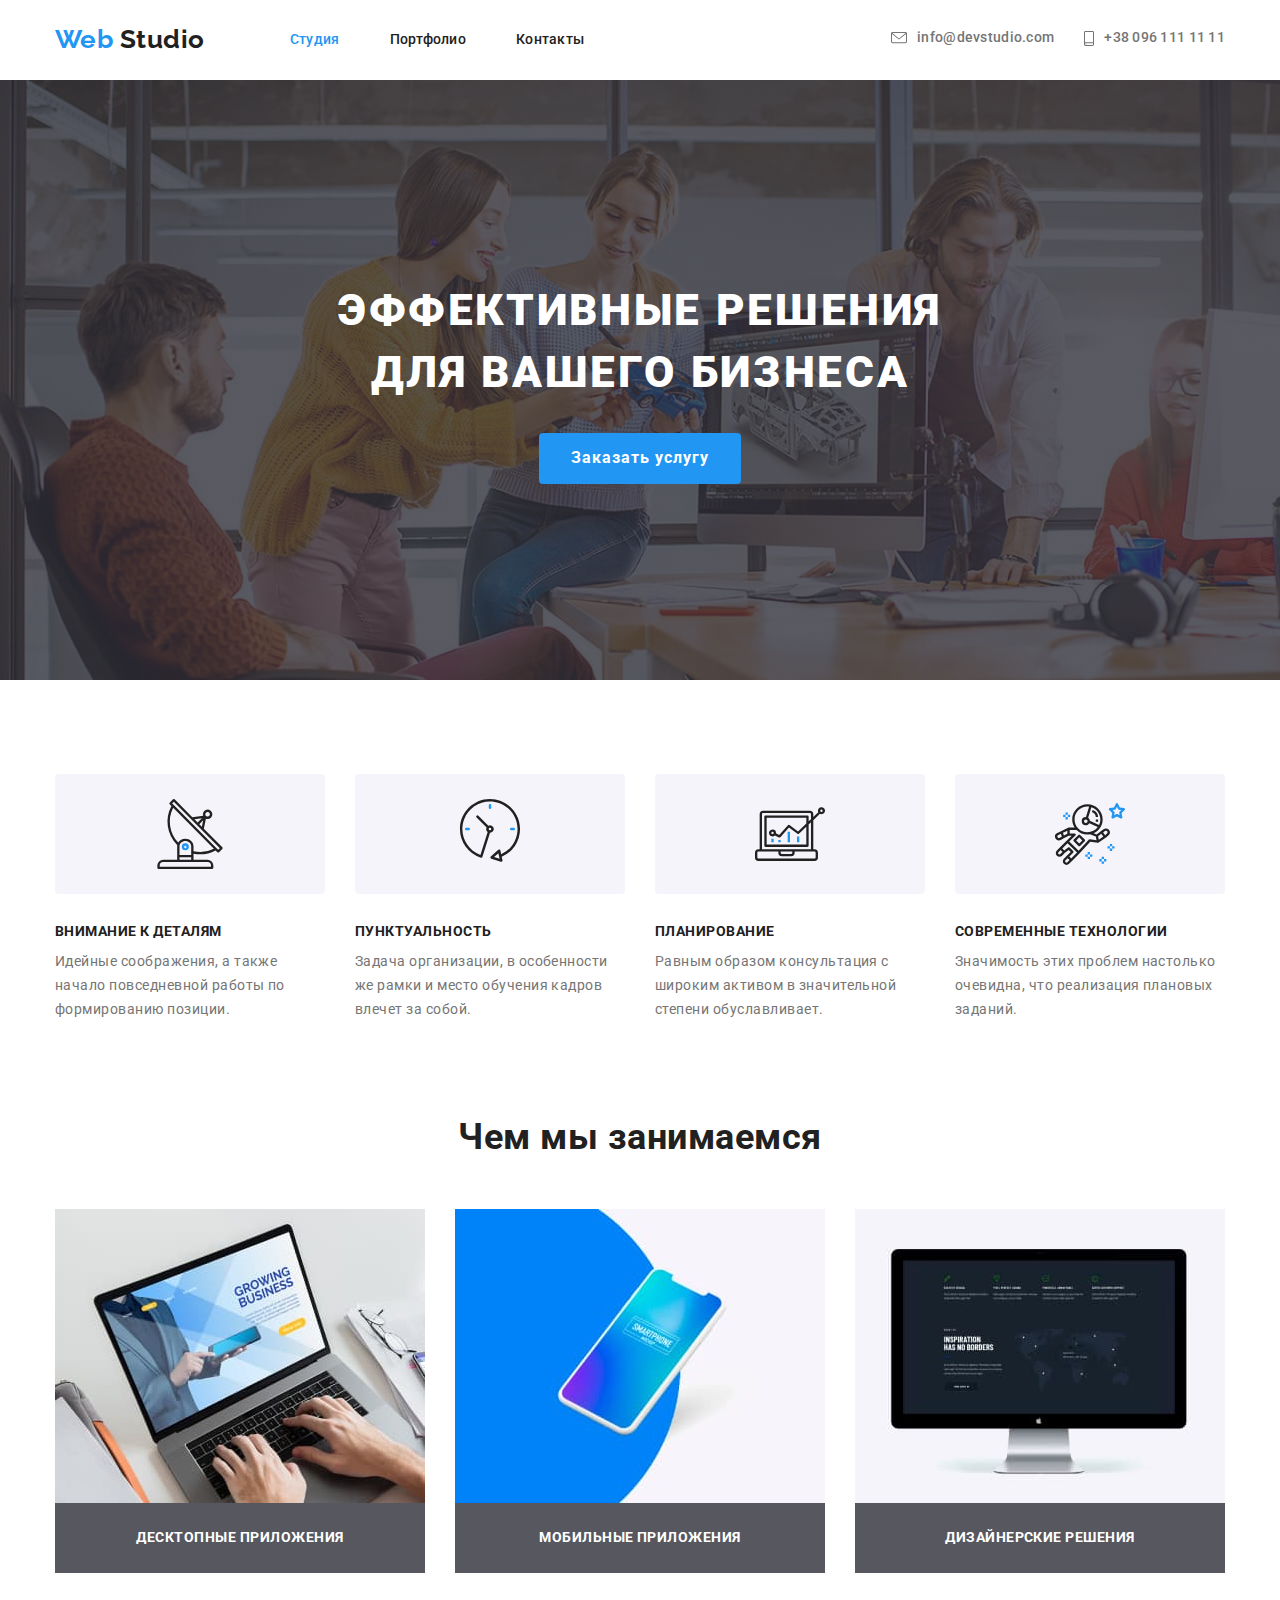
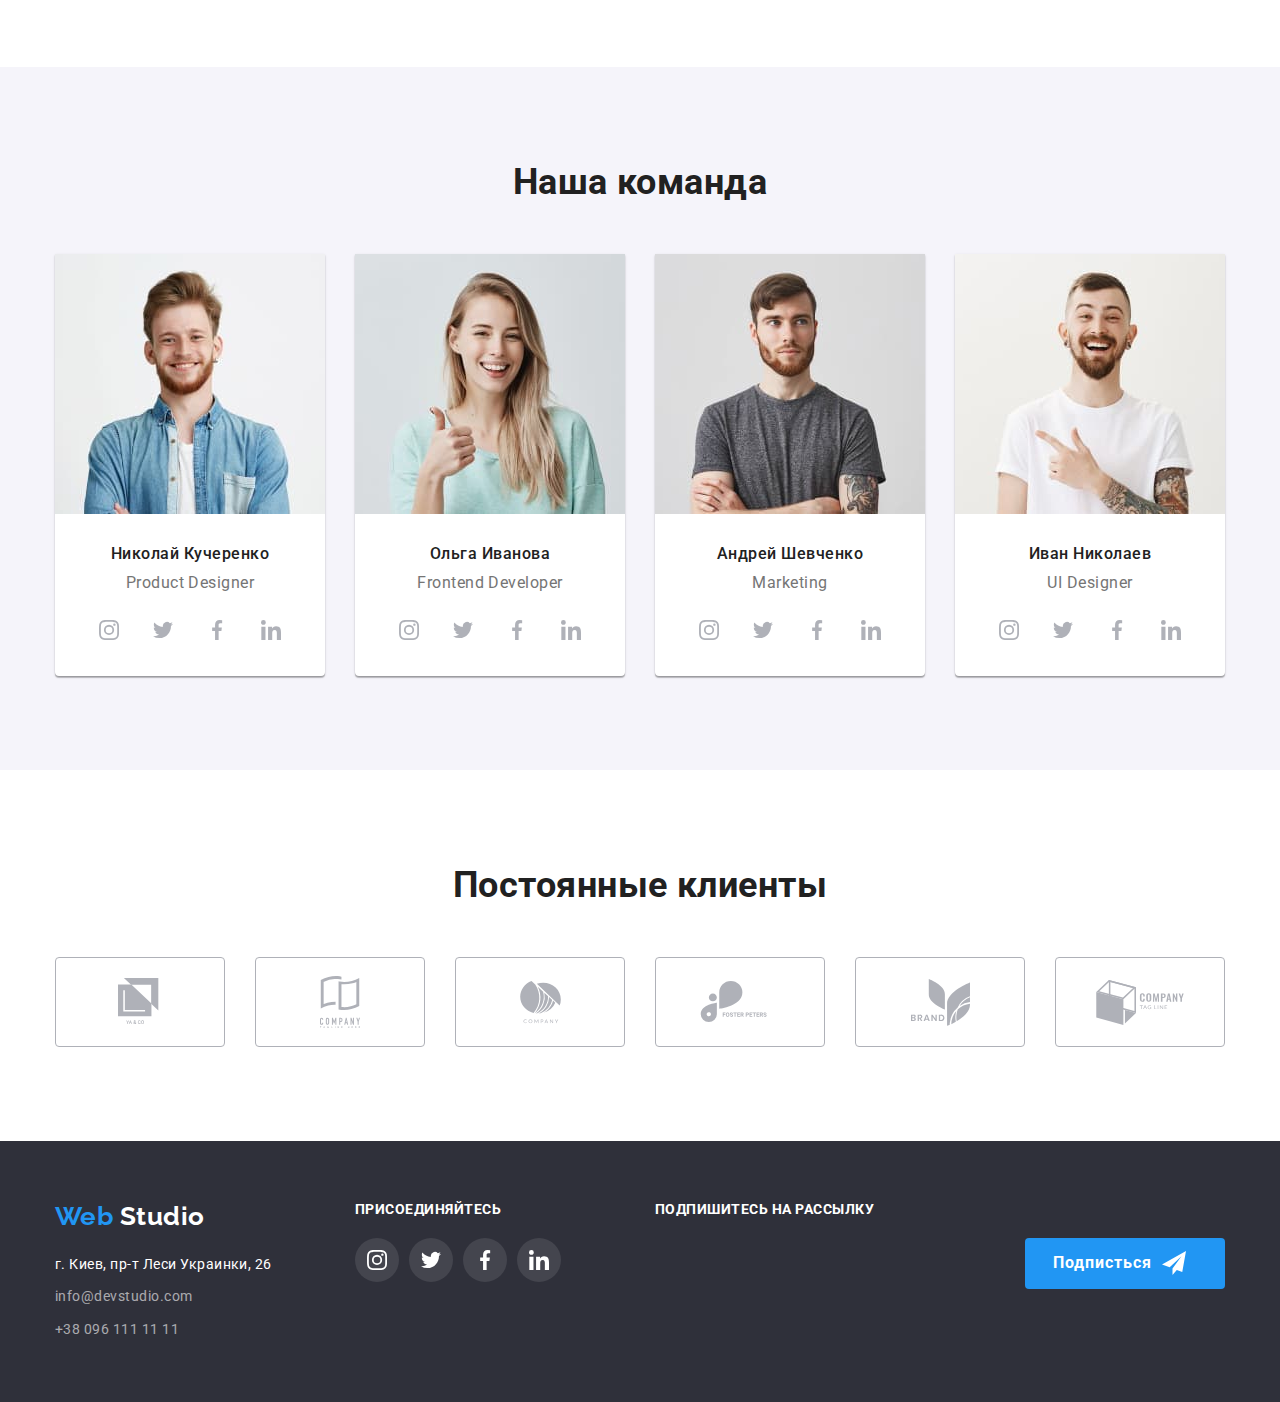
==== commit 8456da18: "fixing mentor's corrections" ====
--- a/index.html
+++ b/index.html
@@ -134,19 +134,25 @@
               <a href="">
                 <img src="./img-main/Laptop.jpg" alt="компьтер" width="370" />
               </a>
-              <h3>Десктопные приложения</h3>
+              <div class="job-item-title">
+                <h3>Десктопные приложения</h3>
+              </div>
             </li>
             <li class="job-item flex">
               <a href="">
                 <img src="./img-main/mobile.jpg" alt="мобильный" width="370" />
               </a>
-              <h3>Мобильные приложения</h3>
+              <div class="job-item-title">
+                <h3>Мобильные приложения</h3>
+              </div>
             </li>
             <li class="job-item flex">
               <a href="">
                 <img src="./img-main/PC.jpg" alt="монитор" width="370" />
               </a>
-              <h3>Дизайнерские решения</h3>
+              <div class="job-item-title">
+                <h3>Дизайнерские решения</h3>
+              </div>
             </li>
           </ul>
         </div>
--- a/css/styles.css
+++ b/css/styles.css
@@ -353,6 +353,9 @@
 }
 .job-title h3 {
   margin: 0px;
+  color: #ffffff;
+  padding-top: 27px;
+  padding-bottom: 27px;
 }
 .job-title.flex {
   display: flex;
@@ -360,6 +363,13 @@
 .job-item.flex {
   width: calc((100% - 60px) / 3);
   margin-right: 30px;
+  background-color: #f5f4fa;
+}
+.job-item-title {
+  width: 370px;
+  height: 70px;
+
+  background: rgba(47, 48, 58, 0.8);
 }
 .job-item.flex:last-child {
   margin-right: 0px;
@@ -369,6 +379,8 @@
 }
 .job-item img {
   display: block;
+  max-width: 100%;
+  height: auto;
 }
 /* Наша команда */
 .section.bg {
@@ -399,6 +411,8 @@
 
 .item.flex > img {
   display: block;
+  max-width: 100%;
+  height: auto;
 }
 
 .our-team h3 {
@@ -714,6 +728,8 @@
 }
 .product img {
   display: block;
+  max-width: 100%;
+  height: auto;
 }
 
 .flex.list-item {
